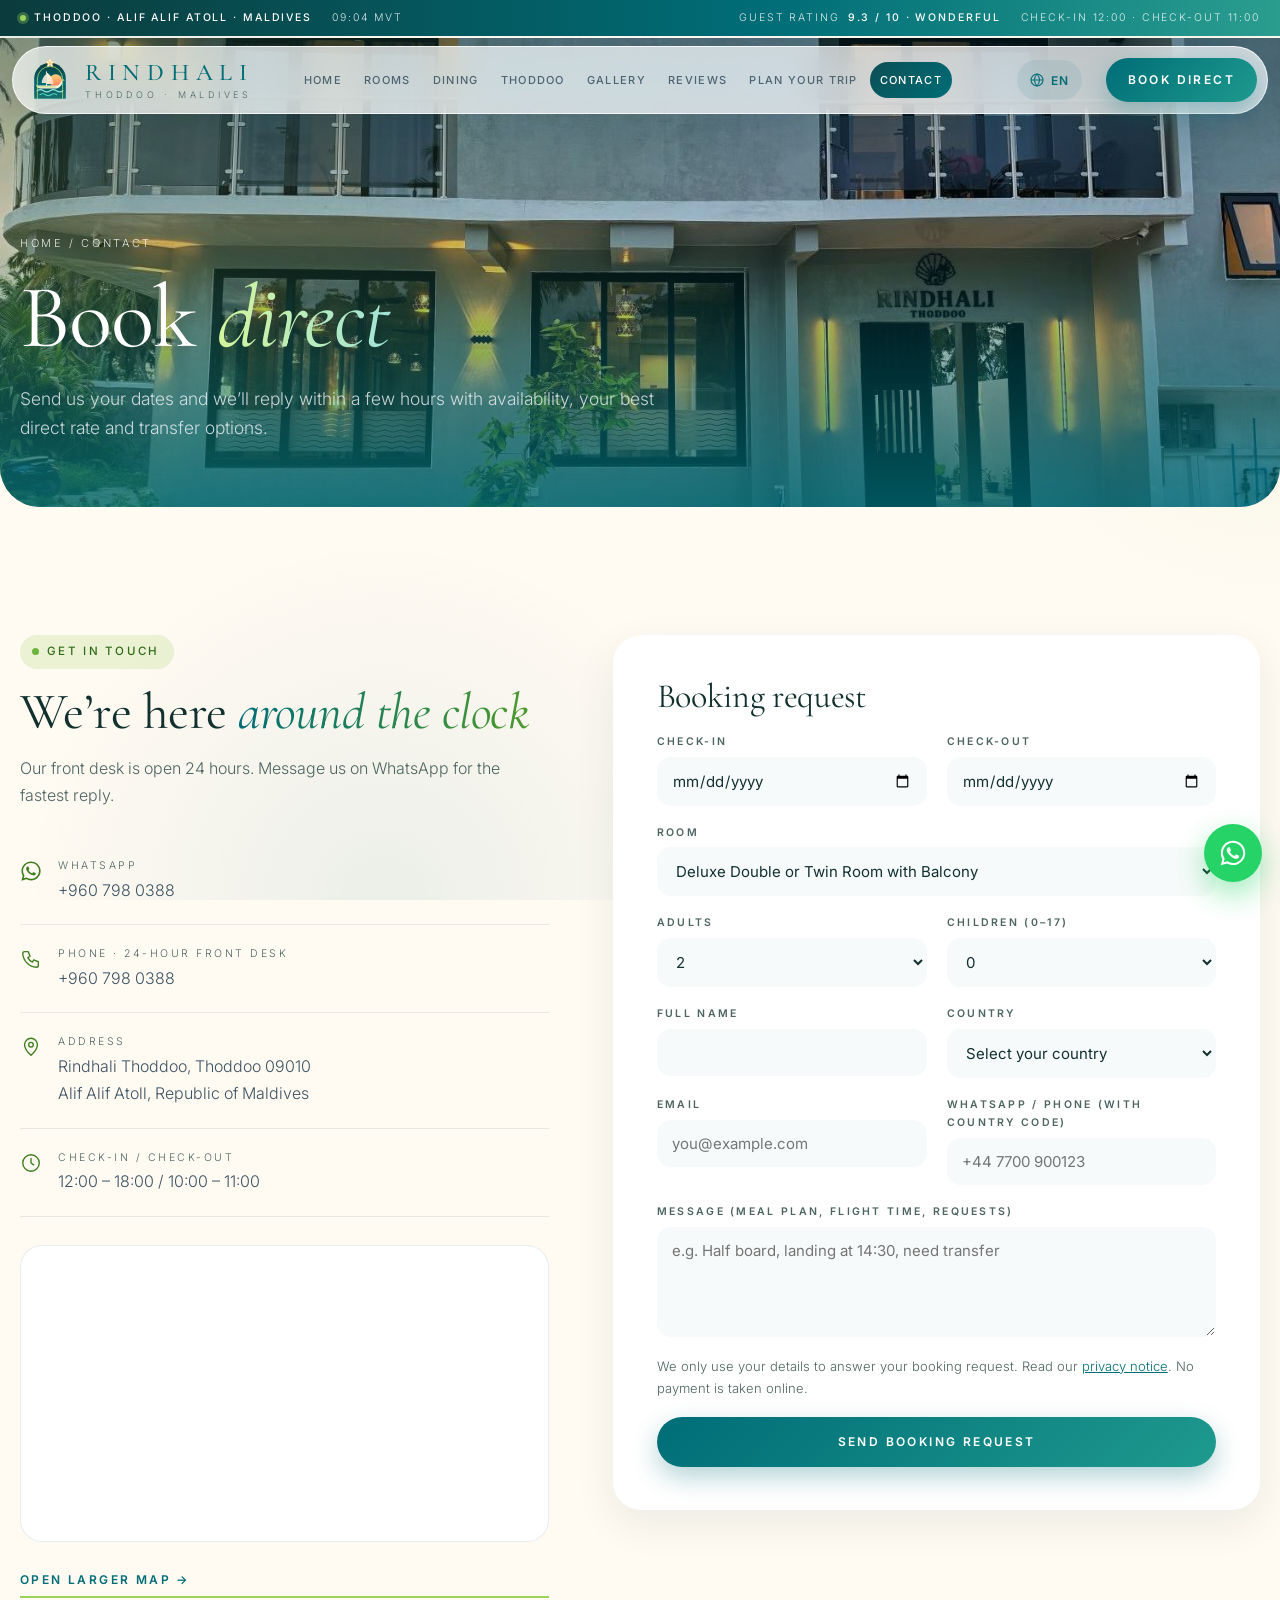
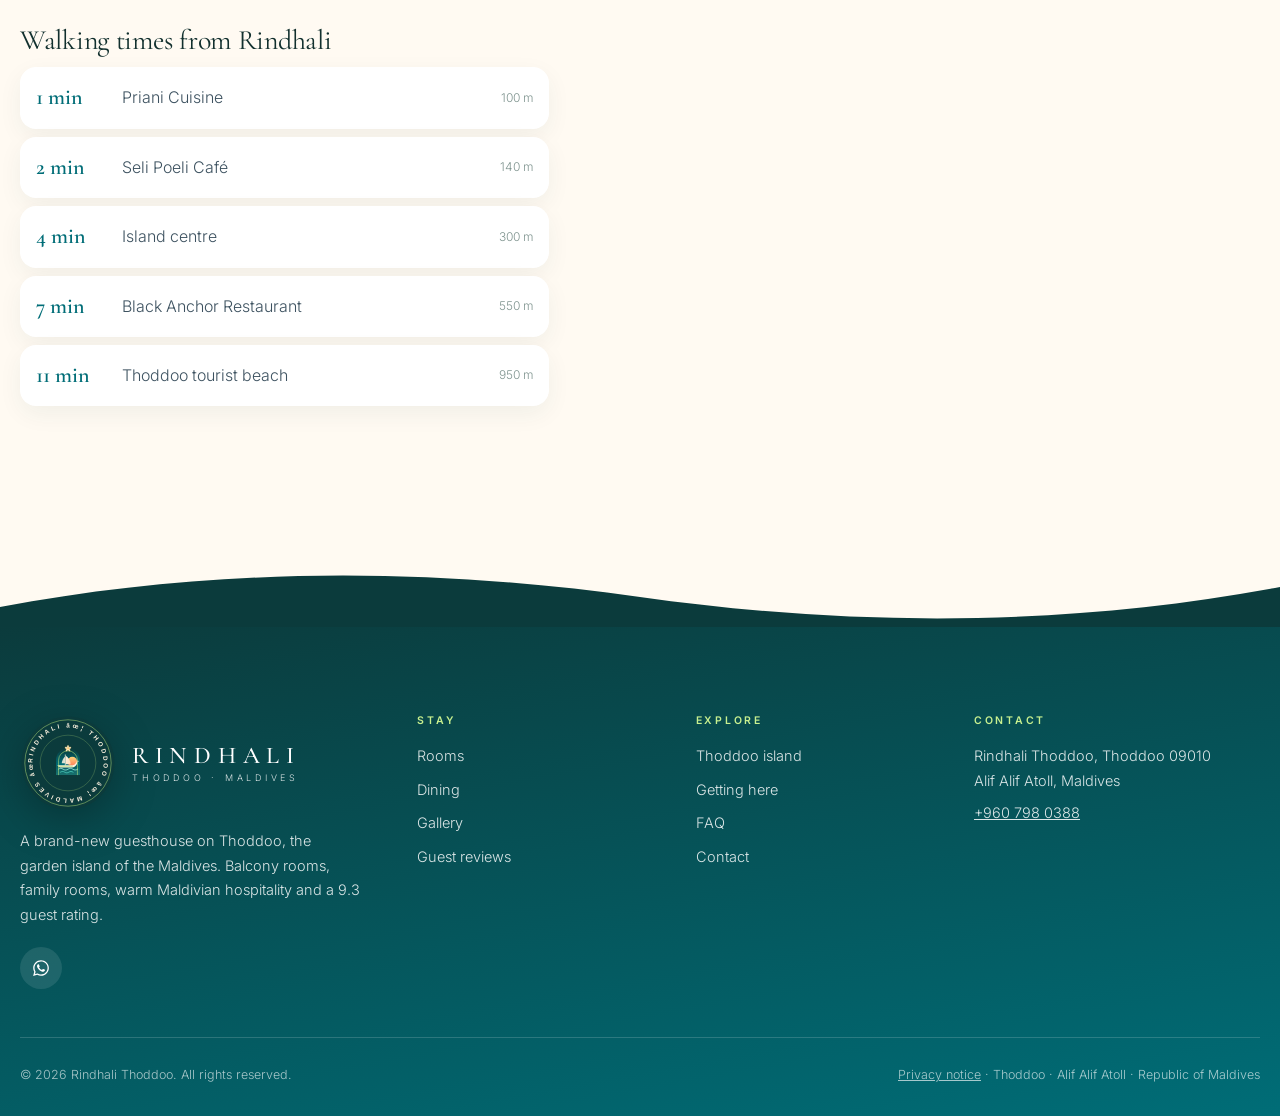
==== contact.html @ a6bc883f "Rindhali Thoddoo guesthouse website" ====
<!doctype html>
<html lang="en">
<head>
<meta charset="utf-8">
<meta name="viewport" content="width=device-width,initial-scale=1,viewport-fit=cover">
<title>Contact & Book Direct | Rindhali Thoddoo Guesthouse, Maldives</title>
<meta name="description" content="Book Rindhali Thoddoo direct for the best rate. Send your dates by form, WhatsApp or email; we reply within a few hours. Thoddoo 09010, Alif Alif Atoll, Maldives.">
<meta name="keywords" content="Rindhali Thoddoo, Thoddoo guesthouse, Thoddoo hotel, Thoddoo island, Maldives guesthouse, Alif Alif Atoll, local island Maldives, budget Maldives hotel, family room Maldives, Thoddoo accommodation">
<meta name="theme-color" content="#006D77">
<meta property="og:type" content="website">
<meta property="og:site_name" content="Rindhali Thoddoo">
<meta property="og:title" content="Contact & Book Direct | Rindhali Thoddoo Guesthouse, Maldives">
<meta property="og:description" content="Book Rindhali Thoddoo direct for the best rate. Send your dates by form, WhatsApp or email; we reply within a few hours. Thoddoo 09010, Alif Alif Atoll, Maldives.">
<meta property="og:image" content="assets/p26.jpg">
<meta name="twitter:card" content="summary_large_image">
<link rel="icon" type="image/svg+xml" href="logo-mark.svg">
<link rel="preconnect" href="https://fonts.googleapis.com">
<link rel="preconnect" href="https://fonts.gstatic.com" crossorigin>
<link rel="stylesheet" href="https://fonts.googleapis.com/css2?family=Cormorant+Garamond:ital,wght@0,400;0,500;1,400;1,500&family=Inter:wght@300;400;500;600&display=swap">
<link rel="stylesheet" href="style.css">
<script type="application/ld+json">
{"@context":"https://schema.org","@type":"Hotel","name":"Rindhali Thoddoo","description":"Brand-new guesthouse on Thoddoo island, Alif Alif Atoll, Maldives, with balcony rooms, family rooms, restaurant, free Wi-Fi, free bicycles and airport transfers.","address":{"@type":"PostalAddress","addressLocality":"Thoddoo","postalCode":"09010","addressRegion":"Alif Alif Atoll","addressCountry":"MV"},"geo":{"@type":"GeoCoordinates","latitude":4.44003597705171,"longitude":72.9604909913887},"checkinTime":"12:00","checkoutTime":"11:00","petsAllowed":false,"availableLanguage":["English","Russian"],"amenityFeature":[{"@type":"LocationFeatureSpecification","name":"Free Wi-Fi","value":true},{"@type":"LocationFeatureSpecification","name":"Air conditioning","value":true},{"@type":"LocationFeatureSpecification","name":"Restaurant","value":true},{"@type":"LocationFeatureSpecification","name":"Airport shuttle","value":true},{"@type":"LocationFeatureSpecification","name":"24-hour front desk","value":true},{"@type":"LocationFeatureSpecification","name":"Room service","value":true},{"@type":"LocationFeatureSpecification","name":"Family rooms","value":true},{"@type":"LocationFeatureSpecification","name":"Garden","value":true},{"@type":"LocationFeatureSpecification","name":"Terrace","value":true}],"aggregateRating":{"@type":"AggregateRating","ratingValue":"9.3","bestRating":"10","worstRating":"1","reviewCount":"9"},"image":"assets/p26.jpg"}
</script>
</head>
<body data-page="contact">
<svg width="0" height="0" style="position:absolute" aria-hidden="true">
  <defs id="logo-defs"><linearGradient id="rg-sky" x1="0" y1="0" x2="0" y2="1"><stop offset="0" stop-color="#0B3B3C"/><stop offset=".62" stop-color="#006D77"/><stop offset="1" stop-color="#2A9D8F"/></linearGradient>
    <linearGradient id="rg-sun" x1="0" y1="0" x2="0" y2="1"><stop offset="0" stop-color="#FFD27A"/><stop offset="1" stop-color="#FF7A59"/></linearGradient>
    <linearGradient id="rg-sail" x1="0" y1="0" x2="1" y2="1"><stop offset="0" stop-color="#FFF4E2"/><stop offset="1" stop-color="#FFD9B8"/></linearGradient>
    <clipPath id="rg-clip"><path d="M10 58V30a22 22 0 0 1 44 0v28z"/></clipPath></defs><symbol id="logo" viewBox="0 0 64 64"><path d="M10 58V30a22 22 0 0 1 44 0v28z" fill="url(#rg-sky)"/>
  <g clip-path="url(#rg-clip)">
    <circle cx="40" cy="33" r="9" fill="url(#rg-sun)"/>
    <path d="M10 40h44v18H10z" fill="#0B4F55" opacity=".55"/>
    <path d="M14 47c3-2 6-2 9 0s6 2 9 0 6-2 9 0 6 2 9 0" fill="none" stroke="#A7F0E6" stroke-width="1.6" stroke-linecap="round" opacity=".9"/>
    <path d="M18 52.5c2.6-1.7 5.2-1.7 7.8 0s5.2 1.7 7.8 0 5.2-1.7 7.8 0" fill="none" stroke="#5EEAD4" stroke-width="1.4" stroke-linecap="round" opacity=".8"/>
  </g>
  <g transform="translate(-3 0)">
  <path d="M30 20.5v19.2" stroke="#FFF4E2" stroke-width="1.3" stroke-linecap="round"/>
  <path d="M30.6 21.5c5.6 3.6 8.8 9.4 9.4 16.2H30.6z" fill="url(#rg-sail)"/>
  <path d="M29.4 24c-3.6 3-5.6 7.2-6 12.2h6z" fill="#FFF4E2" opacity=".85"/>
  <path d="M15.5 39.6h27.8c2.6 0 4.6-1.3 6.2-3.6l1.6-2.4c.4-.6 1.2-.4 1.2.3-.2 3.4-1.8 6.4-4.4 8.2-1.6 1.1-3.6 1.7-5.8 1.7H21.5c-2.6 0-4.8-1.6-6-4.2z" fill="#FFF4E2"/>
  <path d="M51 33.4c.9-1.4 2.4-2 3.4-1.2" fill="none" stroke="#FFF4E2" stroke-width="1.3" stroke-linecap="round"/>
  <path d="M18 41.6h25" stroke="#9BD35A" stroke-width="1.1" stroke-linecap="round"/>
  </g>
  <path d="M14.5 58V30.5a17.5 17.5 0 0 1 35 0V58" fill="none" stroke="#B8E37A" stroke-width="1.1" opacity=".95"/>
  <g transform="translate(32 8.6)">
    <g fill="#FFF4E2" stroke="#FFC24B" stroke-width=".5">
      <ellipse rx="1.6" ry="3.4" transform="rotate(0) translate(0 -2.6)"/>
      <ellipse rx="1.6" ry="3.4" transform="rotate(72) translate(0 -2.6)"/>
      <ellipse rx="1.6" ry="3.4" transform="rotate(144) translate(0 -2.6)"/>
      <ellipse rx="1.6" ry="3.4" transform="rotate(216) translate(0 -2.6)"/>
      <ellipse rx="1.6" ry="3.4" transform="rotate(288) translate(0 -2.6)"/>
    </g>
    <circle r="1.3" fill="#FFC24B"/>
  </g><path d="M10 58V30a22 22 0 0 1 44 0v28z" fill="none" style="stroke:var(--lg-edge,none)" stroke-width="1.4"/></symbol>
  
  <symbol id="i-wa" viewBox="0 0 448 512"><path fill="currentColor" d="M380.9 97.1C339 55.1 283.2 32 223.9 32c-122.4 0-222 99.6-222 222 0 39.1 10.2 77.3 29.6 111L0 480l117.7-30.9c32.4 17.7 68.9 27 106.1 27h.1c122.3 0 224.1-99.6 224.1-222 0-59.3-25.2-115-67.1-157zm-157 341.6c-33.2 0-65.7-8.9-94-25.7l-6.7-4-69.8 18.3L72 359.2l-4.4-7c-18.5-29.4-28.2-63.3-28.2-98.2 0-101.7 82.8-184.5 184.6-184.5 49.3 0 95.6 19.2 130.4 54.1 34.8 34.9 56.2 81.2 56.1 130.5 0 101.8-84.9 184.6-186.6 184.6zm101.2-138.2c-5.5-2.8-32.8-16.2-37.9-18-5.1-1.9-8.8-2.8-12.5 2.8-3.7 5.6-14.3 18-17.6 21.8-3.2 3.7-6.5 4.2-12 1.4-32.6-16.3-54-29.1-75.5-66-5.7-9.8 5.7-9.1 16.3-30.3 1.8-3.7.9-6.9-.5-9.7-1.4-2.8-12.5-30.1-17.1-41.2-4.5-10.8-9.1-9.3-12.5-9.5-3.2-.2-6.9-.2-10.6-.2-3.7 0-9.7 1.4-14.8 6.9-5.1 5.6-19.4 19-19.4 46.3 0 27.3 19.9 53.7 22.6 57.4 2.8 3.7 39.1 59.7 94.8 83.8 35.2 15.2 49 16.5 66.6 13.9 10.7-1.6 32.8-13.4 37.4-26.4 4.6-13 4.6-24.1 3.2-26.4-1.3-2.5-5-3.9-10.5-6.6z"/></symbol>
  <symbol id="i-ig" viewBox="0 0 448 512"><path fill="currentColor" d="M224.1 141c-63.6 0-114.9 51.3-114.9 114.9s51.3 114.9 114.9 114.9S339 319.5 339 255.9 287.7 141 224.1 141zm0 189.6c-41.1 0-74.7-33.5-74.7-74.7s33.5-74.7 74.7-74.7 74.7 33.5 74.7 74.7-33.6 74.7-74.7 74.7zm146.4-194.3c0 14.9-12 26.8-26.8 26.8-14.9 0-26.8-12-26.8-26.8s12-26.8 26.8-26.8 26.8 12 26.8 26.8zm76.1 27.2c-1.7-35.9-9.9-67.7-36.2-93.9-26.2-26.2-58-34.4-93.9-36.2-37-2.1-147.9-2.1-184.9 0-35.8 1.7-67.6 9.9-93.9 36.1s-34.4 58-36.2 93.9c-2.1 37-2.1 147.9 0 184.9 1.7 35.9 9.9 67.7 36.2 93.9s58 34.4 93.9 36.2c37 2.1 147.9 2.1 184.9 0 35.9-1.7 67.7-9.9 93.9-36.2 26.2-26.2 34.4-58 36.2-93.9 2.1-37 2.1-147.8 0-184.8zM398.8 388c-7.8 19.6-22.9 34.7-42.6 42.6-29.5 11.7-99.5 9-132.1 9s-102.7 2.6-132.1-9c-19.6-7.8-34.7-22.9-42.6-42.6-11.7-29.5-9-99.5-9-132.1s-2.6-102.7 9-132.1c7.8-19.6 22.9-34.7 42.6-42.6 29.5-11.7 99.5-9 132.1-9s102.7-2.6 132.1 9c19.6 7.8 34.7 22.9 42.6 42.6 11.7 29.5 9 99.5 9 132.1s2.7 102.7-9 132.1z"/></symbol>
  <symbol id="i-fb" viewBox="0 0 320 512"><path fill="currentColor" d="M80 299.3V512H196V299.3h86.5l18-97.8H196V166.9c0-51.7 20.3-71.5 72.7-71.5c16.3 0 29.4 .4 37 1.2V7.9C291.4 4 256.4 0 236.2 0C129.3 0 80 50.5 80 159.4v42.1H14v97.8H80z"/></symbol>
  <symbol id="i-mail" viewBox="0 0 24 24"><g fill="none" stroke="currentColor" stroke-width="1.5" stroke-linecap="round" stroke-linejoin="round"><rect x="3" y="5" width="18" height="14" rx="2"/><path d="M3 7l9 6 9-6"/></g></symbol>
  <symbol id="i-pin" viewBox="0 0 24 24"><g fill="none" stroke="currentColor" stroke-width="1.5" stroke-linejoin="round"><path d="M12 21s-7-6.2-7-11.5A7 7 0 0 1 19 9.5C19 14.8 12 21 12 21z"/><circle cx="12" cy="9.5" r="2.5"/></g></symbol>
  <symbol id="i-phone" viewBox="0 0 24 24"><path fill="none" stroke="currentColor" stroke-width="1.5" stroke-linejoin="round" d="M5 4h4l2 5-2.5 1.5a11 11 0 0 0 5 5L15 13l5 2v4a2 2 0 0 1-2 2A16 16 0 0 1 3 6a2 2 0 0 1 2-2"/></symbol>
  <symbol id="i-clock" viewBox="0 0 24 24"><g fill="none" stroke="currentColor" stroke-width="1.5" stroke-linecap="round"><circle cx="12" cy="12" r="9"/><path d="M12 7v5l3 2"/></g></symbol>
  <symbol id="u-star" viewBox="0 0 24 24"><path fill="none" stroke="currentColor" stroke-width="1.4" stroke-linejoin="round" d="M12 3l2.7 5.6 6.1.9-4.4 4.3 1 6.1L12 17l-5.4 2.9 1-6.1-4.4-4.3 6.1-.9z"/></symbol>
  <symbol id="u-bal" viewBox="0 0 24 24"><g fill="none" stroke="currentColor" stroke-width="1.4" stroke-linecap="round"><path d="M5 3h14v9H5zM12 3v9M3 12h18M5 12v9M9.5 12v9M14.5 12v9M19 12v9M3 21h18"/></g></symbol>
  <symbol id="u-walk" viewBox="0 0 24 24"><g fill="none" stroke="currentColor" stroke-width="1.4" stroke-linecap="round" stroke-linejoin="round"><circle cx="13" cy="4" r="1.8"/><path d="M10 21l2-6 3 3v3M9 11l3-3 3 3 2 1M12 8l-1 7M7 13l2-2"/><path d="M2 21c2 0 2-1 4-1"/></g></symbol>
  <symbol id="u-fam" viewBox="0 0 24 24"><g fill="none" stroke="currentColor" stroke-width="1.4" stroke-linecap="round"><circle cx="7" cy="6" r="2.2"/><circle cx="17" cy="6" r="2.2"/><circle cx="12" cy="12" r="1.7"/><path d="M3 20v-5a4 4 0 0 1 8 0M13 15a4 4 0 0 1 8 0v5M9.5 20v-2.5a2.5 2.5 0 0 1 5 0V20"/></g></symbol>
  <symbol id="u-bike" viewBox="0 0 24 24"><g fill="none" stroke="currentColor" stroke-width="1.4" stroke-linecap="round" stroke-linejoin="round"><circle cx="5.5" cy="16" r="3.5"/><circle cx="18.5" cy="16" r="3.5"/><path d="M5.5 16l4-7h6.5l2.5 7M9.5 9L12 16h1.5L16 9M8 6.5h3M15 6h2.5"/></g></symbol>
  <symbol id="u-boat" viewBox="0 0 24 24"><g fill="none" stroke="currentColor" stroke-width="1.4" stroke-linecap="round" stroke-linejoin="round"><path d="M3 14h18l-2.5 4.5H5.5z"/><path d="M6 14V9h8l3 5M9 9V6.5M2 21c1.5 0 1.5-1 3-1s1.5 1 3 1 1.5-1 3-1 1.5 1 3 1 1.5-1 3-1 1.5 1 3 1"/></g></symbol>
  <symbol id="u-food" viewBox="0 0 24 24"><g fill="none" stroke="currentColor" stroke-width="1.4" stroke-linecap="round" stroke-linejoin="round"><path d="M4 3v7a2 2 0 0 0 4 0V3M6 10v11M16 3c-2 0-3 2.5-3 6s1 4 3 4v8M16 3v18"/></g></symbol>
  <symbol id="u-wifi" viewBox="0 0 24 24"><g fill="none" stroke="currentColor" stroke-width="1.4" stroke-linecap="round"><path d="M2.5 9a14 14 0 0 1 19 0M5.5 12.5a9.5 9.5 0 0 1 13 0M8.5 16a5 5 0 0 1 7 0"/><circle cx="12" cy="19.2" r="1" fill="currentColor"/></g></symbol>
  <symbol id="u-snow" viewBox="0 0 24 24"><g fill="none" stroke="currentColor" stroke-width="1.4" stroke-linecap="round"><path d="M12 2v20M4.5 6.5l15 11M19.5 6.5l-15 11M9 3.5l3 2.5 3-2.5M9 20.5l3-2.5 3 2.5"/></g></symbol>
  <symbol id="u-desk" viewBox="0 0 24 24"><g fill="none" stroke="currentColor" stroke-width="1.4" stroke-linecap="round"><path d="M3 18h18M5 18a7 7 0 0 1 14 0M12 9V7M10 7h4"/></g></symbol>
  <symbol id="u-bell" viewBox="0 0 24 24"><g fill="none" stroke="currentColor" stroke-width="1.4" stroke-linecap="round"><path d="M3 17h18M4.5 17a7.5 7.5 0 0 1 15 0M12 9.5V8M7 20h10"/></g></symbol>
  <symbol id="u-leaf" viewBox="0 0 24 24"><g fill="none" stroke="currentColor" stroke-width="1.4" stroke-linecap="round" stroke-linejoin="round"><path d="M5 19c0-8 5-14 15-15-1 10-7 15-15 15zM5 19l8-8"/></g></symbol>
  <symbol id="u-wash" viewBox="0 0 24 24"><g fill="none" stroke="currentColor" stroke-width="1.4"><rect x="4" y="3" width="16" height="18" rx="2"/><circle cx="12" cy="13" r="4.5"/><path d="M7 6.5h2"/></g></symbol>
  <symbol id="u-cash" viewBox="0 0 24 24"><g fill="none" stroke="currentColor" stroke-width="1.4"><rect x="2.5" y="6" width="19" height="12" rx="2"/><circle cx="12" cy="12" r="2.8"/></g></symbol>
  <symbol id="u-lang" viewBox="0 0 24 24"><g fill="none" stroke="currentColor" stroke-width="1.4"><circle cx="12" cy="12" r="9"/><path d="M3 12h18M12 3c2.5 2.6 3.8 5.6 3.8 9s-1.3 6.4-3.8 9c-2.5-2.6-3.8-5.6-3.8-9S9.5 5.6 12 3z"/></g></symbol>
  <symbol id="u-nosmoke" viewBox="0 0 24 24"><g fill="none" stroke="currentColor" stroke-width="1.4" stroke-linecap="round"><circle cx="12" cy="12" r="9"/><path d="M5.6 5.6l12.8 12.8M7 13h7M16 13h1"/></g></symbol>
</svg>

<a class="skip" href="#main">Skip to content</a>
<div class="progress" aria-hidden="true"><i></i></div>
<div class="ticker" role="note">
  <div class="wrap">
    <div class="l">
      <span><i class="dot" aria-hidden="true"></i><b>Thoddoo · Alif Alif Atoll · Maldives</b></span>
      <span class="hide-s coord">4.44° N · 72.96° E</span>
      <span class="hide-s" id="mvt"></span>
      <span id="wx" hidden></span>
    </div>
    <div class="r">
      <span>Guest rating <b>9.3 / 10 · Wonderful</b></span>
      <span class="hide-s">Check-in 12:00 · Check-out 11:00</span>
    </div>
  </div>
</div>

<header class="site-h">
  <div class="wrap">
    <a class="logo" href="index.html" aria-label="Rindhali Thoddoo, home">
      <svg class="logo-svg" aria-hidden="true"><use href="#logo"/></svg>
      <span class="logo-t"><b>RINDHALI</b><small>THODDOO · MALDIVES</small></span>
    </a>
    <nav class="nav" id="nav" aria-label="Main">
      <a href="index.html" data-p="home">Home</a>
      <a href="rooms.html" data-p="rooms">Rooms</a>
      <a href="dining.html" data-p="dining">Dining</a>
      <a href="experiences.html" data-p="experiences">Thoddoo</a>
      <a href="gallery.html" data-p="gallery">Gallery</a>
      <a href="reviews.html" data-p="reviews">Reviews</a>
      <a href="plan.html" data-p="plan">Plan Your Trip</a>
      <a href="contact.html" data-p="contact">Contact</a>
      <a class="btn btn-light" href="contact.html#book">Book direct</a>
    </nav>
    <a class="btn btn-light" href="contact.html#book">Book direct</a>
    <button class="burger" type="button" aria-label="Menu" aria-expanded="false" aria-controls="nav"><i></i><i></i><i></i></button>
  </div>
</header>

<main id="main" tabindex="-1">
<section class="phero" style="min-height:46vh">
  <img src="assets/p13.jpg" alt="Front entrance of Rindhali Thoddoo">
  <div class="wrap">
    <span class="crumbs"><a href="index.html">Home</a> / Contact</span>
    <h1>Book <em>direct</em></h1>
    <p class="lead">Send us your dates and we’ll reply within a few hours with availability, your best direct rate and transfer options.</p>
  </div>
</section>

<section class="band" id="book">
  <div class="wrap contact">
    <div class="rv" style="display:flex;flex-direction:column;gap:28px">
      <div style="display:flex;flex-direction:column;gap:16px">
        <span class="kicker">Get in touch</span>
        <h2 class="h2" style="font-size:clamp(36px,4vw,54px)">We’re here <em>around the clock</em></h2>
        <p style="color:var(--mist)">Our front desk is open 24 hours. Message us on WhatsApp for the fastest reply.</p>
      </div>
      <ul class="clist">
        <li><svg width="22" height="22" aria-hidden="true"><use href="#i-wa"/></svg><div><small>WhatsApp</small><a data-link="whatsapp" data-text="phone" href="#book" target="_blank" rel="noopener"></a></div></li>
        <li><svg width="22" height="22" aria-hidden="true"><use href="#i-phone"/></svg><div><small>Phone · 24-hour front desk</small><a data-link="phone" data-text="phone" href="#book"></a></div></li>
        <li><svg width="22" height="22" aria-hidden="true"><use href="#i-mail"/></svg><div><small>Email</small><a data-link="email" data-text="email" href="#book"></a></div></li>
        <li><svg width="22" height="22" aria-hidden="true"><use href="#i-pin"/></svg><div><small>Address</small>Rindhali Thoddoo, Thoddoo 09010<br>Alif Alif Atoll, Republic of Maldives</div></li>
        <li><svg width="22" height="22" aria-hidden="true"><use href="#i-clock"/></svg><div><small>Check-in / Check-out</small>12:00 – 18:00 / 10:00 – 11:00</div></li>
      </ul>
      <div class="map"><iframe title="Map showing Rindhali Thoddoo on Thoddoo island" loading="lazy" src="https://www.openstreetmap.org/export/embed.html?bbox=72.9505%2C4.4320%2C72.9705%2C4.4480&amp;layer=mapnik&amp;marker=4.44004%2C72.96049"></iframe></div>
      <a class="arrow" href="https://www.openstreetmap.org/?mlat=4.44004&amp;mlon=72.96049#map=16/4.44004/72.96049" target="_blank" rel="noopener">Open larger map →</a>
      <div>
        <h3 style="font-size:28px;margin-bottom:12px">Walking times from Rindhali</h3>
        <ul class="walk">
          <li><b>1 min</b><span>Priani Cuisine</span><small>100 m</small></li>
          <li><b>2 min</b><span>Seli Poeli Café</span><small>140 m</small></li>
          <li><b>4 min</b><span>Island centre</span><small>300 m</small></li>
          <li><b>7 min</b><span>Black Anchor Restaurant</span><small>550 m</small></li>
          <li><b>11 min</b><span>Thoddoo tourist beach</span><small>950 m</small></li>
        </ul>
      </div>
    </div>

    <form class="form rv" id="bookForm" aria-label="Booking request">
      <h3>Booking request</h3>
      <label><span>Check-in</span><input type="date" id="fIn" name="cin" required></label>
      <label><span>Check-out</span><input type="date" id="fOut" name="cout" required></label>
      <label class="full"><span>Room</span><select id="fRoom" name="room"><option value="Deluxe Double or Twin Room with Balcony">Deluxe Double or Twin Room with Balcony</option><option value="Deluxe Family Room">Deluxe Family Room</option></select></label>
      <label><span>Adults</span><select id="fAdults" name="adults"><option>1</option><option selected>2</option><option>3</option><option>4</option><option>5</option><option>6</option><option>7</option><option>8</option></select></label>
      <label><span>Children (0–17)</span><select id="fKids" name="kids"><option selected>0</option><option>1</option><option>2</option><option>3</option><option>4</option></select></label>
      <fieldset class="full ages" id="agesBox" hidden><legend><span>Age of each child at check-in</span></legend><div class="ages-grid" id="agesGrid"></div></fieldset>
      <label><span>Full name</span><input type="text" name="who" autocomplete="name" required></label>
      <label><span>Country</span><select id="fCountry" name="country" autocomplete="country-name" required><option value="">Select your country</option></select></label>
      <label><span>Email</span><input type="email" name="email" autocomplete="email" placeholder="you@example.com" required></label>
      <label><span>WhatsApp / phone (with country code)</span><input type="tel" name="phone" autocomplete="tel" placeholder="+44 7700 900123" required></label>
      <label class="full"><span>Message (meal plan, flight time, requests)</span><textarea name="msg" placeholder="e.g. Half board, landing at 14:30, need transfer"></textarea></label>
      <p class="full form-note">We only use your details to answer your booking request. Read our <a href="privacy.html">privacy notice</a>. No payment is taken online.</p>
      <button class="btn btn-light" type="submit" id="sendBtn">Send booking request</button>
      <div class="sent" id="sent" hidden></div>
    </form>
  </div>
</section>

</main>

<footer class="site-f">
  <div class="wrap">
    <div class="ft">
      <div>
        <div class="ft-brand"><img class="seal" src="logo-seal.svg" width="104" height="104" alt="Rindhali Thoddoo seal" loading="lazy"><a class="logo" href="index.html" aria-label="Rindhali Thoddoo, home"><span class="logo-t"><b>RINDHALI</b><small>THODDOO · MALDIVES</small></span></a></div>
        <p>A brand-new guesthouse on Thoddoo, the garden island of the Maldives. Balcony rooms, family rooms, warm Maldivian hospitality and a 9.3 guest rating.</p>
        <div class="social">
          <a data-link="whatsapp" href="contact.html" target="_blank" rel="noopener" aria-label="WhatsApp"><svg width="18" height="18" aria-hidden="true"><use href="#i-wa"/></svg></a>
          <a data-link="instagram" href="contact.html" target="_blank" rel="noopener" aria-label="Instagram"><svg width="17" height="17" aria-hidden="true"><use href="#i-ig"/></svg></a>
          <a data-link="facebook" href="contact.html" target="_blank" rel="noopener" aria-label="Facebook"><svg width="16" height="16" aria-hidden="true"><use href="#i-fb"/></svg></a>
          <a data-link="email" href="contact.html" aria-label="Email"><svg width="18" height="18" aria-hidden="true"><use href="#i-mail"/></svg></a>
        </div>
      </div>
      <div>
        <h4>Stay</h4>
        <nav aria-label="Stay"><a href="rooms.html">Rooms</a><a href="dining.html">Dining</a><a href="gallery.html">Gallery</a><a href="reviews.html">Guest reviews</a></nav>
      </div>
      <div>
        <h4>Explore</h4>
        <nav aria-label="Explore"><a href="experiences.html">Thoddoo island</a><a href="plan.html">Getting here</a><a href="plan.html#faq">FAQ</a><a href="contact.html">Contact</a></nav>
      </div>
      <div>
        <h4>Contact</h4>
        <address>
          <span>Rindhali Thoddoo, Thoddoo 09010<br>Alif Alif Atoll, Maldives</span>
          <a data-link="phone" data-text="phone" href="contact.html"></a>
          <a data-link="email" data-text="email" href="contact.html"></a>
        </address>
      </div>
    </div>
    <div class="fb"><span>© <span data-year>2026</span> Rindhali Thoddoo. All rights reserved.</span><span><a href="privacy.html">Privacy notice</a> · Thoddoo · Alif Alif Atoll · Republic of Maldives</span></div>
  </div>
</footer>

<div class="mbar" role="region" aria-label="Quick booking">
  <a class="btn btn-light" href="contact.html#book">Check availability</a>
  <a class="btn btn-wa" data-link="whatsapp" href="contact.html" target="_blank" rel="noopener" aria-label="WhatsApp us"><svg width="20" height="20" aria-hidden="true"><use href="#i-wa"/></svg></a>
</div>
<a class="fab" data-link="whatsapp" href="contact.html" target="_blank" rel="noopener" aria-label="Chat with us on WhatsApp"><svg width="28" height="28" aria-hidden="true"><use href="#i-wa"/></svg></a>
<script src="i18n.js"></script>
<script src="site.js"></script>
</body>
</html>
---- style.css ----
/* Rindhali Thoddoo — site styles */
:root{
  --bg:#FBF9F5; --bg-2:#F3EDE3; --card:#FFFFFF; --card-2:#EFE7DA;
  --line:rgba(54,44,28,.11); --line-2:rgba(54,44,28,.22);
  --snow:#132A2B; --mist:#5C6664; --mist-2:#8A918D;
  --sand:#9A6D33; --sand-2:#B8894D; --lagoon:#3E9C96; --lagoon-d:#1F6B68;
  --teal:#163E40; --teal-2:#0F2C2E; --tint:16,34,35;
  --display:'Cormorant Garamond', Georgia, 'Times New Roman', serif;
  --body:'Inter', system-ui, -apple-system, 'Segoe UI', sans-serif;
  --gutter:max(20px, env(safe-area-inset-left,0px));
  --r:14px;
  color-scheme:light;
}
*,*::before,*::after{box-sizing:border-box}
html{scroll-behavior:smooth;-webkit-text-size-adjust:100%}
body{margin:0;background:var(--bg);color:var(--snow);font-family:var(--body);font-size:16px;line-height:1.7;font-weight:300;-webkit-font-smoothing:antialiased;overflow-x:hidden}
img{max-width:100%;display:block}
a{color:inherit}
p{margin:0}
h1,h2,h3,h4{font-family:var(--display);font-weight:400;margin:0;line-height:1.06;letter-spacing:-.01em;text-wrap:balance}
h1 em,h2 em,h3 em{font-style:italic;color:var(--sand-2)}
:focus-visible{outline:2px solid var(--sand);outline-offset:3px}
[hidden]{display:none!important}
::selection{background:var(--sand-2);color:var(--bg)}

.wrap{max-width:1280px;margin:0 auto;padding-inline:var(--gutter)}
.band{padding-block:clamp(80px,10vw,136px);position:relative}
.band.alt{background:var(--bg-2)}
.kicker{display:inline-flex;align-items:center;gap:12px;font-size:11.5px;font-weight:500;letter-spacing:.28em;text-transform:uppercase;color:var(--sand)}
.kicker::before{content:"";width:28px;height:1px;background:currentColor;opacity:.6}
.h2{font-size:clamp(38px,5.2vw,68px)}
.lead{font-size:17.5px;color:var(--mist);max-width:640px}
.head{display:flex;flex-direction:column;gap:18px;margin-bottom:clamp(40px,5vw,64px)}
.head.center{align-items:center;text-align:center}.head.center .lead{margin-inline:auto}
.head.split{flex-direction:row;flex-wrap:wrap;justify-content:space-between;align-items:flex-end;gap:24px 60px}
.head.split>div{display:flex;flex-direction:column;gap:18px;max-width:720px}

.btn{display:inline-flex;align-items:center;justify-content:center;gap:10px;min-height:50px;padding:0 28px;border-radius:999px;font-size:12px;font-weight:600;letter-spacing:.2em;text-transform:uppercase;text-decoration:none;border:1px solid transparent;cursor:pointer;white-space:nowrap;font-family:var(--body);transition:background .25s,color .25s,border-color .25s,transform .25s}
.btn:hover{transform:translateY(-1px)}
.btn-light{background:var(--snow);color:var(--bg)}.btn-light:hover{background:#fff}
.btn-sand{background:var(--sand);color:var(--bg)}.btn-sand:hover{background:var(--sand-2)}
.btn-ghost{border-color:var(--line-2);color:var(--snow);background:rgba(255,255,255,.03)}.btn-ghost:hover{border-color:var(--snow);background:rgba(255,255,255,.08)}
.btn-wa{background:#25D366;color:#06210f}
.arrow{display:inline-flex;align-items:center;gap:10px;font-size:12px;font-weight:600;letter-spacing:.2em;text-transform:uppercase;text-decoration:none;color:var(--snow);padding-bottom:5px;border-bottom:1px solid var(--sand)}
.arrow:hover{color:var(--sand-2)}

.js .rv{opacity:0;transform:translateY(26px);transition:opacity .9s ease,transform .9s cubic-bezier(.2,.7,.2,1)}
.js .rv.in{opacity:1;transform:none}
@media (prefers-reduced-motion:reduce){html{scroll-behavior:auto}.js .rv{opacity:1;transform:none;transition:none}}

/* ---------- ticker ---------- */
.ticker{position:relative;z-index:60;background:var(--teal-2);border-bottom:1px solid var(--line);font-size:10.5px;letter-spacing:.18em;text-transform:uppercase;color:var(--mist)}
.ticker .wrap{display:flex;align-items:center;justify-content:space-between;gap:16px;min-height:36px;flex-wrap:wrap;padding-block:6px}
.ticker span{display:inline-flex;align-items:center;gap:8px}
.ticker .l,.ticker .r{display:flex;gap:26px;align-items:center}
.ticker .dot{width:6px;height:6px;border-radius:50%;background:var(--lagoon);box-shadow:0 0 0 3px rgba(111,209,203,.18);animation:pulse 2s infinite}
.ticker b{color:var(--snow);font-weight:500}
@keyframes pulse{50%{box-shadow:0 0 0 6px rgba(111,209,203,0)}}
@media (max-width:900px){.ticker .hide-s{display:none}}
@media (max-width:560px){.ticker .r{display:none}}

/* ---------- header ---------- */
.site-h{position:sticky;top:0;z-index:50;background:rgba(16,34,35,.72);backdrop-filter:blur(14px) saturate(1.2);-webkit-backdrop-filter:blur(14px) saturate(1.2);border-bottom:1px solid var(--line);transition:background .3s}
.site-h.scrolled{background:rgba(16,34,35,.94)}
.site-h .wrap{display:flex;align-items:center;gap:24px;min-height:76px}
.logo{display:flex;align-items:center;gap:12px;text-decoration:none;flex-shrink:0}
.logo-mark{width:42px;height:42px;border-radius:50%;border:1px solid var(--line-2);display:flex;align-items:center;justify-content:center;font-family:var(--display);font-size:22px;color:var(--sand-2)}
.logo-t{display:flex;flex-direction:column;line-height:1}
.logo-t b{font-family:var(--display);font-weight:500;font-size:24px;letter-spacing:.28em}
.logo-t small{font-size:9px;letter-spacing:.42em;color:var(--mist);margin-top:5px}
.nav{display:flex;align-items:center;gap:2px;margin-left:auto}
.nav a{position:relative;text-decoration:none;font-size:11.5px;font-weight:500;letter-spacing:.2em;text-transform:uppercase;color:var(--mist);padding:10px 12px;transition:color .2s}
.nav a:hover,.nav a.on{color:var(--snow)}
.nav a.on::after{content:"";position:absolute;left:12px;right:12px;bottom:3px;height:1px;background:var(--sand)}
.site-h .btn{min-height:44px;padding:0 22px}
.burger{display:none;width:44px;height:44px;border:1px solid var(--line-2);border-radius:50%;background:transparent;color:var(--snow);cursor:pointer;flex-direction:column;align-items:center;justify-content:center;gap:5px;margin-left:auto}
.burger i{width:16px;height:1.5px;background:currentColor;transition:transform .25s,opacity .25s}
.site-h.open .burger i:nth-child(1){transform:translateY(6.5px) rotate(45deg)}
.site-h.open .burger i:nth-child(2){opacity:0}
.site-h.open .burger i:nth-child(3){transform:translateY(-6.5px) rotate(-45deg)}
@media (max-width:1140px){
  .burger{display:flex}
  .site-h .wrap>.btn{display:none}
  .nav{display:none;position:absolute;top:100%;left:0;right:0;flex-direction:column;align-items:stretch;gap:0;margin:0;background:var(--bg);border-bottom:1px solid var(--line);padding:6px var(--gutter) 24px;max-height:calc(100vh - 110px);overflow:auto}
  .site-h.open .nav{display:flex}
  .nav a{font-family:var(--display);font-size:28px;letter-spacing:0;text-transform:none;color:var(--snow);padding:14px 0;border-bottom:1px solid var(--line)}
  .nav a.on::after{display:none}
  .nav a.on{color:var(--sand-2)}
  .nav .btn{margin-top:18px;font-family:var(--body)}
}
@media (min-width:1141px){.nav .btn{display:none}}
@media (max-width:480px){.logo-t b{font-size:20px;letter-spacing:.2em}.logo-mark{width:38px;height:38px}}

/* ---------- hero slider ---------- */
.hero{position:relative;min-height:calc(100vh - 112px);min-height:calc(100svh - 112px);display:flex;flex-direction:column;justify-content:center;overflow:hidden;isolation:isolate}
.slides{position:absolute;inset:0;z-index:-2}
.slide{position:absolute;inset:0;opacity:0;transition:opacity 1.4s ease}
.slide.on{opacity:1}
.slide img{width:100%;height:100%;object-fit:cover;transform:scale(1.08);transition:transform 8s linear}
.slide.on img{transform:scale(1)}
.hero::before{content:"";position:absolute;inset:0;z-index:-1;background:radial-gradient(ellipse at 50% 40%,rgba(16,34,35,.2),rgba(16,34,35,.75) 75%),linear-gradient(180deg,rgba(16,34,35,.55),rgba(16,34,35,.15) 35%,rgba(16,34,35,.9))}
.hero-c{width:100%;max-width:1280px;margin:0 auto;padding:48px var(--gutter) 28px;text-align:center;display:flex;flex-direction:column;align-items:center;gap:20px}
.pill{display:inline-flex;align-items:center;gap:10px;border:1px solid var(--line-2);background:rgba(16,34,35,.35);backdrop-filter:blur(6px);border-radius:999px;padding:8px 18px;font-size:10.5px;font-weight:500;letter-spacing:.26em;text-transform:uppercase;color:var(--snow)}
.pill::before{content:"";width:6px;height:6px;border-radius:50%;background:var(--lagoon)}
.hero h1{font-size:clamp(46px,min(7.4vw,11vh),108px);line-height:.96;max-width:14ch}
.usp-rot{min-height:58px;max-width:640px;font-size:clamp(16px,1.6vw,19px);color:var(--snow);opacity:.88}
.usp-rot span{display:block;transition:opacity .6s ease,transform .6s ease}
.usp-rot span.out{opacity:0;transform:translateY(8px)}
.hero .row{display:flex;gap:12px;flex-wrap:wrap;justify-content:center}
.dots{display:flex;gap:10px;justify-content:center;margin-top:6px}
.dots button{width:34px;height:3px;border:0;padding:0;background:rgba(238,242,247,.25);cursor:pointer;border-radius:2px;position:relative;overflow:hidden}
.dots button.on::after{content:"";position:absolute;inset:0;background:var(--sand);animation:fill 6s linear forwards}
@keyframes fill{from{transform:translateX(-100%)}to{transform:none}}
@media (prefers-reduced-motion:reduce){.dots button.on::after{animation:none}.slide img{transition:none;transform:none}}

/* booking bar */
.bbar{width:100%;max-width:1060px;margin:0 auto;padding:0 var(--gutter) 32px}
.js .bbar.rv{opacity:1;transform:none}
.bbar form{display:grid;grid-template-columns:repeat(3,minmax(0,1fr)) auto;gap:8px;background:rgba(16,34,35,.72);border:1px solid var(--line-2);backdrop-filter:blur(16px);-webkit-backdrop-filter:blur(16px);border-radius:20px;padding:10px}
.bbar label{display:flex;flex-direction:column;gap:3px;background:rgba(255,255,255,.04);border:1px solid var(--line);border-radius:12px;padding:10px 16px;font-size:9.5px;font-weight:600;letter-spacing:.24em;text-transform:uppercase;color:var(--mist);min-width:0}
.bbar input,.bbar select{background:transparent;border:0;color:var(--snow);font:400 15px var(--body);padding:0;min-width:0;width:100%;letter-spacing:0;text-transform:none;color-scheme:light}
.bbar input:focus,.bbar select:focus{outline:none}
.bbar select option{background:var(--bg)}
.bbar .btn{border-radius:12px;min-height:58px}
@media (max-width:820px){.bbar form{grid-template-columns:1fr 1fr}.bbar label:nth-child(3),.bbar .btn{grid-column:1/-1}}

/* ---------- page hero (inner pages) ---------- */
.phero{position:relative;min-height:62vh;display:flex;align-items:flex-end;overflow:hidden;isolation:isolate}
.phero img{position:absolute;inset:0;width:100%;height:100%;object-fit:cover;z-index:-2}
.phero::before{content:"";position:absolute;inset:0;z-index:-1;background:linear-gradient(180deg,rgba(16,34,35,.45),rgba(16,34,35,.25) 40%,rgba(16,34,35,.95))}
.phero .wrap{width:100%;padding-block:120px 64px;display:flex;flex-direction:column;gap:18px}
.phero h1{font-size:clamp(46px,7vw,96px);max-width:16ch}
.phero .lead{color:rgba(238,242,247,.82)}
.crumbs{font-size:11px;letter-spacing:.24em;text-transform:uppercase;color:var(--mist)}
.crumbs a{text-decoration:none;color:var(--mist)}.crumbs a:hover{color:var(--snow)}

/* ---------- stats ---------- */
.stats{display:grid;grid-template-columns:repeat(4,minmax(0,1fr));border-top:1px solid var(--line);border-bottom:1px solid var(--line)}
.stat{padding:30px 24px;display:flex;flex-direction:column;gap:6px}
.stat+.stat{border-left:1px solid var(--line)}
.stat b{font-family:var(--display);font-weight:400;font-size:clamp(40px,4.4vw,58px);line-height:1;color:var(--snow)}
.stat b small{font-size:.5em;color:var(--sand)}
.stat span{font-size:10.5px;letter-spacing:.24em;text-transform:uppercase;color:var(--mist)}
@media (max-width:800px){.stats{grid-template-columns:1fr 1fr}.stat:nth-child(3){border-left:0}.stat:nth-child(n+3){border-top:1px solid var(--line)}}

/* ---------- USP grid ---------- */
.usps{display:grid;grid-template-columns:repeat(4,minmax(0,1fr));gap:1px;background:var(--line);border:1px solid var(--line);border-radius:var(--r);overflow:hidden}
.usp{background:var(--bg-2);padding:34px 28px;display:flex;flex-direction:column;gap:12px;transition:background .3s}
.usp:hover{background:var(--card)}
.usp svg{color:var(--sand)}
.usp h3{font-size:25px}
.usp p{font-size:14.5px;color:var(--mist)}
@media (max-width:1000px){.usps{grid-template-columns:1fr 1fr}}
@media (max-width:560px){.usps{grid-template-columns:1fr}}

/* ---------- split ---------- */
.split{display:grid;grid-template-columns:minmax(0,1fr) minmax(0,1fr);gap:clamp(40px,7vw,110px);align-items:center}
.split.rev>:first-child{order:2}
.split-copy{display:flex;flex-direction:column;gap:22px}
.split-copy p{color:var(--mist)}
.split-copy p.big{font-family:var(--display);font-size:clamp(22px,2.2vw,28px);line-height:1.4;color:var(--snow)}
.collage{position:relative;padding:0 14% 16% 0}
.collage .a{aspect-ratio:4/5;border-radius:var(--r);overflow:hidden}
.collage .b{position:absolute;right:0;bottom:0;width:50%;aspect-ratio:1;border-radius:var(--r);overflow:hidden;border:8px solid var(--bg);box-shadow:0 30px 60px rgba(0,0,0,.45)}
.collage img{width:100%;height:100%;object-fit:cover}
.badge-score{position:absolute;left:-14px;top:24px;background:var(--snow);color:var(--bg);border-radius:12px;padding:14px 18px;display:flex;gap:12px;align-items:center;box-shadow:0 20px 40px rgba(0,0,0,.4)}
.badge-score b{font-family:var(--display);font-size:38px;line-height:1;font-weight:500}
.badge-score span{font-size:10px;letter-spacing:.2em;text-transform:uppercase;line-height:1.4;font-weight:600}
.ticks{list-style:none;margin:0;padding:0;display:grid;grid-template-columns:1fr 1fr;gap:12px 24px}
.ticks li{display:flex;gap:10px;align-items:flex-start;font-size:15px;color:var(--snow)}
.ticks li::before{content:"";flex-shrink:0;width:16px;height:16px;margin-top:5px;border-radius:50%;background:radial-gradient(circle,var(--sand) 0 3px,transparent 4px),rgba(217,188,140,.14)}
@media (max-width:900px){.split{grid-template-columns:1fr}.split.rev>:first-child{order:0}.collage{max-width:560px}.badge-score{left:0}}
@media (max-width:480px){.ticks{grid-template-columns:1fr}}

/* ---------- room cards ---------- */
.rooms{display:grid;grid-template-columns:1fr 1fr;gap:28px}
.room{background:var(--card);border:1px solid var(--line);border-radius:var(--r);overflow:hidden;display:flex;flex-direction:column;transition:transform .4s,border-color .4s}
.room:hover{transform:translateY(-4px);border-color:var(--line-2)}
.room .ph{position:relative;aspect-ratio:16/10;overflow:hidden}
.room .ph img{width:100%;height:100%;object-fit:cover;transition:transform 1.2s cubic-bezier(.2,.7,.2,1)}
.room:hover .ph img{transform:scale(1.05)}
.room .tags{position:absolute;left:16px;top:16px;display:flex;gap:8px;flex-wrap:wrap}
.tag{background:rgba(16,34,35,.75);backdrop-filter:blur(6px);border:1px solid var(--line-2);color:var(--snow);font-size:10px;font-weight:600;letter-spacing:.18em;text-transform:uppercase;padding:6px 11px;border-radius:999px}
.tag.hot{background:var(--snow);color:var(--bg);border-color:var(--snow)}
.room .in{padding:30px;display:flex;flex-direction:column;gap:16px;flex-grow:1}
.room h3{font-size:34px}
.room p{color:var(--mist);font-size:15px}
.feat{list-style:none;margin:0;padding:0;display:flex;flex-wrap:wrap;gap:8px}
.feat li{font-size:12.5px;color:var(--snow);border:1px solid var(--line-2);border-radius:999px;padding:6px 12px}
.room .foot{margin-top:auto;padding-top:20px;border-top:1px solid var(--line);display:flex;justify-content:space-between;align-items:center;gap:12px;flex-wrap:wrap}
.room .foot small{font-size:11px;letter-spacing:.2em;text-transform:uppercase;color:var(--mist)}
@media (max-width:860px){.rooms{grid-template-columns:1fr}}

/* room detail */
.rdetail{display:grid;grid-template-columns:minmax(0,1.25fr) minmax(0,1fr);gap:clamp(32px,5vw,72px);align-items:start}
.rgal{display:grid;grid-template-columns:repeat(3,1fr);gap:10px}
.rgal button{padding:0;border:0;background:var(--card);border-radius:10px;overflow:hidden;aspect-ratio:4/3;cursor:zoom-in}
.rgal button:first-child{grid-column:1/-1;aspect-ratio:16/10}
.rgal img{width:100%;height:100%;object-fit:cover;transition:transform .8s}
.rgal button:hover img{transform:scale(1.05)}
.rinfo{position:sticky;top:110px;display:flex;flex-direction:column;gap:22px}
.rinfo h2{font-size:clamp(36px,4vw,54px)}
.spec{display:grid;grid-template-columns:1fr 1fr;border:1px solid var(--line);border-radius:var(--r);overflow:hidden}
.spec div{padding:16px 18px;display:flex;flex-direction:column;gap:4px}
.spec div:nth-child(odd){border-right:1px solid var(--line)}
.spec div:nth-child(n+3){border-top:1px solid var(--line)}
.spec small{font-size:10px;letter-spacing:.22em;text-transform:uppercase;color:var(--mist)}
.spec b{font-weight:400;font-family:var(--display);font-size:22px;line-height:1.2}
@media (max-width:960px){.rdetail{grid-template-columns:1fr}.rinfo{position:static}}

/* ---------- amenities grid ---------- */
.amen{display:grid;grid-template-columns:repeat(4,minmax(0,1fr));gap:14px}
.amen div{background:var(--card);border:1px solid var(--line);border-radius:12px;padding:20px;display:flex;gap:14px;align-items:center;font-size:14.5px}
.amen svg{flex-shrink:0;color:var(--sand)}
@media (max-width:1000px){.amen{grid-template-columns:repeat(2,minmax(0,1fr))}}
@media (max-width:480px){.amen{grid-template-columns:1fr}}

/* ---------- testimonials ---------- */
.tm-wrap{position:relative}
.tm-track{display:flex;gap:22px;overflow-x:auto;scroll-snap-type:x mandatory;scrollbar-width:none;padding-bottom:6px}
.tm-track::-webkit-scrollbar{display:none}
.tm{margin:0;flex:0 0 calc((100% - 44px)/3);scroll-snap-align:start;background:var(--card);border:1px solid var(--line);border-radius:var(--r);padding:32px;display:flex;flex-direction:column;gap:18px}
.tm .stars{color:var(--sand);letter-spacing:4px;font-size:13px}
.tm .score{float:right;font-family:var(--display);font-size:22px;color:var(--snow);letter-spacing:0}
.tm blockquote{margin:0;font-family:var(--display);font-size:21px;line-height:1.45;color:var(--snow);flex-grow:1}
.tm figcaption{display:flex;align-items:center;gap:14px;padding-top:18px;border-top:1px solid var(--line)}
.tm .av{width:42px;height:42px;border-radius:50%;background:var(--card-2);border:1px solid var(--line-2);display:flex;align-items:center;justify-content:center;font-family:var(--display);font-size:20px;color:var(--sand-2);flex-shrink:0}
.tm figcaption b{display:block;font-weight:500;font-size:14.5px}
.tm figcaption span{font-size:12px;color:var(--mist)}
.tm .tr{font-size:11px;color:var(--mist-2);font-style:italic}
.tm-nav{display:flex;gap:10px}
.tm-nav button{width:48px;height:48px;border-radius:50%;border:1px solid var(--line-2);background:transparent;color:var(--snow);cursor:pointer;font-size:18px}
.tm-nav button:hover{background:var(--snow);color:var(--bg)}
@media (max-width:1000px){.tm{flex-basis:calc((100% - 22px)/2)}}
@media (max-width:640px){.tm{flex-basis:88%}}

/* score bars */
.scores{display:grid;grid-template-columns:minmax(0,.8fr) minmax(0,1.2fr);gap:clamp(30px,5vw,80px);align-items:center}
.bigscore{display:flex;align-items:center;gap:24px}
.bigscore b{font-family:var(--display);font-weight:400;font-size:clamp(90px,10vw,140px);line-height:.85;color:var(--snow)}
.bigscore span{display:flex;flex-direction:column;gap:6px;font-size:13px;color:var(--mist)}
.bigscore strong{font-family:var(--display);font-size:32px;font-weight:400;color:var(--sand-2)}
.bars{display:grid;grid-template-columns:1fr 1fr;gap:20px 40px}
.bar{display:flex;flex-direction:column;gap:8px}
.bar div{display:flex;justify-content:space-between;font-size:13px;letter-spacing:.06em}
.bar div b{font-weight:500}
.bar i{display:block;height:3px;background:var(--line);border-radius:3px;overflow:hidden}
.bar i::after{content:"";display:block;height:100%;width:var(--w);background:linear-gradient(90deg,var(--sand),var(--lagoon))}
@media (max-width:860px){.scores{grid-template-columns:1fr}}
@media (max-width:480px){.bars{grid-template-columns:1fr}}

/* ---------- image band / CTA ---------- */
.cta{position:relative;overflow:hidden;isolation:isolate;text-align:center}
.cta img{position:absolute;inset:0;width:100%;height:100%;object-fit:cover;z-index:-2}
.cta::before{content:"";position:absolute;inset:0;z-index:-1;background:rgba(16,34,35,.72)}
.cta .wrap{display:flex;flex-direction:column;align-items:center;gap:24px}
.cta h2{font-size:clamp(42px,6vw,80px);max-width:15ch}
.cta p{color:rgba(238,242,247,.82);max-width:560px}
.cta .row{display:flex;gap:12px;flex-wrap:wrap;justify-content:center}

/* ---------- cards (experiences / dining) ---------- */
.cards{display:grid;grid-template-columns:repeat(3,minmax(0,1fr));gap:22px}
.card{background:var(--card);border:1px solid var(--line);border-radius:var(--r);overflow:hidden;display:flex;flex-direction:column}
.card .ph{aspect-ratio:4/3;overflow:hidden}
.card .ph img{width:100%;height:100%;object-fit:cover;transition:transform 1s}
.card:hover .ph img{transform:scale(1.05)}
.card .in{padding:26px;display:flex;flex-direction:column;gap:10px}
.card i{font-style:normal;font-family:var(--display);font-size:18px;color:var(--sand)}
.card h3{font-size:27px}
.card p{font-size:15px;color:var(--mist)}
.cards.text .card{padding:30px;gap:12px}
@media (max-width:1000px){.cards{grid-template-columns:1fr 1fr}}
@media (max-width:620px){.cards{grid-template-columns:1fr}}

.chips{display:flex;flex-wrap:wrap;gap:10px}
.chips span{border:1px solid var(--line-2);border-radius:999px;padding:9px 16px;font-size:14px;color:var(--snow);background:rgba(255,255,255,.02)}

/* ---------- gallery ---------- */
.filters{display:flex;flex-wrap:wrap;gap:8px;justify-content:center;margin-bottom:36px}
.filters button{border:1px solid var(--line-2);background:transparent;color:var(--mist);border-radius:999px;padding:10px 18px;font:500 11px var(--body);letter-spacing:.2em;text-transform:uppercase;cursor:pointer}
.filters button.on,.filters button:hover{background:var(--snow);color:var(--bg);border-color:var(--snow)}
.gal{columns:3 300px;column-gap:14px}
.gal button{display:block;width:100%;margin:0 0 14px;padding:0;border:0;border-radius:10px;overflow:hidden;background:var(--card);cursor:zoom-in;break-inside:avoid;position:relative}
.gal img{width:100%;height:auto;transition:transform 1s}
.gal button:hover img{transform:scale(1.04)}
.gal span{position:absolute;left:0;right:0;bottom:0;padding:30px 14px 12px;background:linear-gradient(transparent,rgba(16,34,35,.85));font-size:12.5px;text-align:left;color:var(--snow);opacity:0;transition:opacity .3s}
.gal button:hover span{opacity:1}
@media (hover:none){.gal span{opacity:1}}
.strip{display:grid;grid-template-columns:2fr 1fr 1fr;grid-template-rows:240px 240px;gap:12px}
.strip a{border-radius:10px;overflow:hidden;position:relative}
.strip a:first-child{grid-row:span 2}
.strip img{width:100%;height:100%;object-fit:cover;transition:transform 1s}
.strip a:hover img{transform:scale(1.05)}
@media (max-width:760px){.strip{grid-template-columns:1fr 1fr;grid-template-rows:200px 140px 140px}.strip a:first-child{grid-column:1/-1;grid-row:auto}}

.lb{position:fixed;inset:0;z-index:100;background:rgba(8,40,42,.96);display:flex;align-items:center;justify-content:center;padding:60px 72px}
.lb figure{margin:0;display:flex;flex-direction:column;align-items:center;gap:14px}
.lb img{max-width:100%;max-height:calc(100vh - 140px);object-fit:contain;border-radius:6px}
.lb figcaption{font-size:13px;color:var(--mist);letter-spacing:.06em;text-align:center}
.lb button{position:absolute;width:48px;height:48px;border-radius:50%;border:1px solid var(--line-2);background:rgba(255,255,255,.05);color:#fff;font-size:22px;cursor:pointer}
.lb .x{top:16px;right:16px}.lb .pv{left:14px;top:50%;transform:translateY(-50%)}.lb .nx{right:14px;top:50%;transform:translateY(-50%)}
@media (max-width:600px){.lb{padding:60px 10px 80px}.lb .pv,.lb .nx{top:auto;bottom:16px;transform:none}}

/* ---------- info / faq / steps ---------- */
.info-grid{display:grid;grid-template-columns:repeat(3,minmax(0,1fr));gap:1px;background:var(--line);border:1px solid var(--line);border-radius:var(--r);overflow:hidden}
.info-grid div{background:var(--bg-2);padding:26px}
.info-grid small{display:block;font-size:10.5px;letter-spacing:.24em;text-transform:uppercase;color:var(--sand);margin-bottom:8px}
.info-grid b{display:block;font-family:var(--display);font-weight:400;font-size:26px;line-height:1.15;margin-bottom:4px}
.info-grid span{font-size:14px;color:var(--mist)}
@media (max-width:900px){.info-grid{grid-template-columns:1fr 1fr}}
@media (max-width:520px){.info-grid{grid-template-columns:1fr}}
.faq{display:flex;flex-direction:column;border-top:1px solid var(--line)}
.faq details{border-bottom:1px solid var(--line)}
.faq summary{list-style:none;cursor:pointer;display:flex;justify-content:space-between;align-items:center;gap:20px;padding:24px 0;font-family:var(--display);font-size:clamp(21px,2vw,26px)}
.faq summary::-webkit-details-marker{display:none}
.faq summary::after{content:"+";font-family:var(--body);font-weight:300;font-size:26px;color:var(--sand);transition:transform .3s}
.faq details[open] summary::after{transform:rotate(45deg)}
.faq details p{padding:0 0 24px;color:var(--mist);max-width:820px}
.steps{list-style:none;margin:0;padding:0;display:grid;grid-template-columns:repeat(4,minmax(0,1fr));gap:22px;counter-reset:s}
.steps li{position:relative;padding-top:58px;display:flex;flex-direction:column;gap:6px}
.steps li::before{counter-increment:s;content:"0" counter(s);position:absolute;top:0;left:0;font-family:var(--display);font-size:42px;line-height:1;color:var(--sand)}
.steps li::after{content:"";position:absolute;top:20px;left:62px;right:0;height:1px;background:var(--line-2)}
.steps li:last-child::after{display:none}
.steps b{font-weight:500;font-size:16px}
.steps span{font-size:14px;color:var(--mist)}
@media (max-width:900px){.steps{grid-template-columns:1fr 1fr}.steps li::after{display:none}}
@media (max-width:480px){.steps{grid-template-columns:1fr}}
.tt{display:grid;grid-template-columns:repeat(2,minmax(0,1fr));gap:22px}
.tt div{background:var(--card);border:1px solid var(--line);border-radius:var(--r);padding:28px}
.tt small{font-size:10.5px;letter-spacing:.24em;text-transform:uppercase;color:var(--sand)}
.tt p{display:flex;gap:10px;margin:14px 0 8px;flex-wrap:wrap}
.tt p span{border:1px solid var(--line-2);border-radius:10px;padding:8px 16px;font-size:22px;font-variant-numeric:tabular-nums;font-weight:300}
.tt em{font-style:normal;font-size:13px;color:var(--mist)}
@media (max-width:640px){.tt{grid-template-columns:1fr}}
.note{display:flex;gap:14px;margin-top:20px;border:1px solid rgba(217,188,140,.35);background:rgba(217,188,140,.07);border-radius:12px;padding:16px 20px;font-size:14.5px;color:var(--sand-2)}

/* ---------- contact ---------- */
.contact{display:grid;grid-template-columns:minmax(0,.9fr) minmax(0,1.1fr);gap:clamp(32px,5vw,80px);align-items:start}
.clist{list-style:none;margin:0;padding:0;display:flex;flex-direction:column}
.clist li{display:flex;gap:16px;padding:20px 0;border-bottom:1px solid var(--line)}
.clist svg{flex-shrink:0;color:var(--sand);margin-top:3px}
.clist small{display:block;font-size:10.5px;letter-spacing:.24em;text-transform:uppercase;color:var(--mist);margin-bottom:2px}
.clist a{text-decoration:none}
.form{background:var(--card);border:1px solid var(--line);border-radius:20px;padding:clamp(24px,3.4vw,44px);display:grid;grid-template-columns:1fr 1fr;gap:18px 20px}
.form h3{grid-column:1/-1;font-size:34px}
.form label{display:flex;flex-direction:column;gap:6px;font-size:10.5px;font-weight:600;letter-spacing:.22em;text-transform:uppercase;color:var(--mist)}
.form input,.form select,.form textarea{background:rgba(255,255,255,.03);border:1px solid var(--line-2);border-radius:10px;padding:13px 14px;color:var(--snow);font:400 15px var(--body);letter-spacing:0;text-transform:none;min-width:0;width:100%;color-scheme:light}
.form textarea{min-height:110px;resize:vertical}
.form input:focus,.form select:focus,.form textarea:focus{outline:none;border-color:var(--sand)}
.form select option{background:var(--bg)}
.form .full{grid-column:1/-1}
.form .btn{grid-column:1/-1}
.sent{grid-column:1/-1;border:1px solid rgba(111,209,203,.4);background:rgba(111,209,203,.08);border-radius:12px;padding:16px;font-size:14.5px}
.sent .row{display:flex;gap:10px;flex-wrap:wrap;margin-top:12px}
.map{border-radius:var(--r);overflow:hidden;border:1px solid var(--line);aspect-ratio:16/9;background:var(--card)}
.map iframe{width:100%;height:100%;border:0;filter:invert(.9) hue-rotate(180deg) saturate(.6)}
@media (max-width:900px){.contact{grid-template-columns:1fr}}
@media (max-width:520px){.form{grid-template-columns:1fr}}

/* ---------- footer ---------- */
.site-f{background:var(--teal-2);border-top:1px solid var(--line);padding:clamp(64px,7vw,96px) 0 calc(30px + env(safe-area-inset-bottom,0px))}
.ft{display:grid;grid-template-columns:1.5fr 1fr 1fr 1.2fr;gap:40px;padding-bottom:48px;border-bottom:1px solid var(--line)}
.ft p{margin-top:18px;font-size:14.5px;color:var(--mist);max-width:340px}
.ft h4{font-family:var(--body);font-size:10.5px;font-weight:600;letter-spacing:.26em;text-transform:uppercase;color:var(--sand);margin-bottom:18px}
.ft nav{display:grid;gap:9px}
.ft nav a{text-decoration:none;color:var(--mist);font-size:14.5px}.ft nav a:hover{color:var(--snow)}
.ft address{font-style:normal;font-size:14.5px;color:var(--mist);display:grid;gap:8px}
.social{display:flex;gap:10px;margin-top:20px}
.social a{width:42px;height:42px;border-radius:50%;border:1px solid var(--line-2);display:flex;align-items:center;justify-content:center;color:var(--snow)}
.social a:hover{background:var(--snow);color:var(--bg)}
.fb{display:flex;justify-content:space-between;flex-wrap:wrap;gap:12px;padding-top:26px;font-size:12.5px;color:var(--mist-2)}
@media (max-width:960px){.ft{grid-template-columns:1fr 1fr}}
@media (max-width:520px){.ft{grid-template-columns:1fr}}

/* floating WhatsApp */
.fab{position:fixed;right:calc(18px + env(safe-area-inset-right,0px));bottom:calc(18px + env(safe-area-inset-bottom,0px));z-index:70;width:58px;height:58px;border-radius:50%;background:#25D366;color:#fff;display:flex;align-items:center;justify-content:center;box-shadow:0 12px 30px rgba(0,0,0,.4);transition:transform .2s}
.fab:hover{transform:scale(1.06)}
/* ===== Refined palette: warm neutrals + deep ink teal + brass accent ===== */
.hero,.phero,.cta,.lb,.ticker,.site-f{--snow:#FFFFFF;--mist:rgba(255,255,255,.8);--mist-2:rgba(255,255,255,.6);--line:rgba(255,255,255,.14);--line-2:rgba(255,255,255,.3);--sand:#D8B57E;--sand-2:#E9CF9F;--bg:#163E40}
body{color:#3E4847}
h1,h2,h3{color:var(--snow)}
h1 em,h2 em,h3 em{color:var(--sand)}
.hero h1 em,.phero h1 em,.cta h2 em{color:#E9CF9F}
.kicker{color:var(--sand)}
.ticker{background:#0F2C2E;border-bottom-color:rgba(255,255,255,.06)}
.ticker .dot{background:#E9CF9F;box-shadow:0 0 0 3px rgba(233,207,159,.18)}
.site-h{background:rgba(251,249,245,.86)}
.site-h.scrolled{background:rgba(251,249,245,.97);box-shadow:0 1px 0 var(--line),0 8px 30px rgba(40,32,20,.06)}
.nav a{color:#5C6664}.nav a:hover,.nav a.on{color:var(--teal)}
.nav a.on::after{background:var(--sand)}
.logo-t b{color:var(--teal)}
.site-f{background:#0F2C2E}
.site-f .logo-t b{color:#fff}
.site-f .logo-svg{--lg-edge:#D8B57E}
.btn-light{background:var(--teal);color:#fff}.btn-light:hover{background:#1F5254}
.btn-ghost{border-color:var(--line-2);color:var(--snow);background:transparent}.btn-ghost:hover{border-color:var(--teal);background:transparent;color:var(--teal)}
.hero .btn-ghost:hover,.cta .btn-ghost:hover,.phero .btn-ghost:hover{border-color:#fff;color:#fff;background:rgba(255,255,255,.08)}
.hero .btn-light,.cta .btn-light,.phero .btn-light,.bbar .btn-light{background:#fff;color:var(--teal)}
.hero .btn-light:hover,.cta .btn-light:hover,.bbar .btn-light:hover{background:#F3EDE3}
.bbar form{background:rgba(16,34,35,.55)}
.bbar select option{color:#132A2B;background:#fff}
.arrow{color:var(--teal);border-bottom-color:var(--sand)}.arrow:hover{color:var(--sand)}
.band.alt{background:var(--bg-2)}
.usps{background:var(--line);box-shadow:none}
.usp{background:#fff}.usp:hover{background:#FDFBF7}
.usp svg,.amen svg,.clist svg{color:var(--sand)}
.stat b{color:var(--teal)}.stat b small{color:var(--sand)}
.room,.card,.tm,.form,.amen div,.tt div{background:#fff;border-color:var(--line);box-shadow:0 1px 2px rgba(40,32,20,.04),0 12px 32px rgba(40,32,20,.05)}
.info-grid div{background:#fff}
.feat li{border-color:var(--line-2);color:#3E4847}
.chips span{border-color:var(--line-2);background:#fff;color:#3E4847}
.tag{background:rgba(16,34,35,.7);color:#fff;border-color:rgba(255,255,255,.25)}
.tag.hot{background:#fff;color:var(--teal);border-color:#fff}
.gal span{color:#fff;background:linear-gradient(transparent,rgba(16,34,35,.8))}
.badge-score{background:var(--teal);color:#fff}.badge-score b{color:#E9CF9F}
.tm{margin:0}
.tm .stars{color:var(--sand)}
.tm .av{background:var(--bg-2);color:var(--teal);border-color:var(--line)}
.tm-nav button{border-color:var(--line-2);color:var(--teal)}
.tm-nav button:hover{background:var(--teal);color:#fff;border-color:var(--teal)}
.head.split>.tm-nav{flex-direction:row;gap:10px}
.filters button{color:#5C6664}
.filters button.on,.filters button:hover{background:var(--teal);color:#fff;border-color:var(--teal)}
.bigscore b{color:var(--teal)}.bigscore strong{color:var(--sand)}
.bar i::after{background:var(--teal)}
.note{color:#6E5226;border-color:rgba(154,109,51,.3);background:#F7F0E4}
.faq summary::after{color:var(--sand)}
.form input:focus,.form select:focus,.form textarea:focus{border-color:var(--teal);box-shadow:0 0 0 3px rgba(22,62,64,.08)}
.sent{border-color:rgba(22,62,64,.25);background:#EEF3F2}
.map iframe{filter:saturate(.85)}
.ticks li::before{background:radial-gradient(circle,var(--sand) 0 3px,transparent 4px),rgba(154,109,51,.12)}
.site-f .social a:hover{background:#E9CF9F;color:#0F2C2E;border-color:#E9CF9F}
::selection{background:#E9DCC5;color:#132A2B}
.logo-svg{width:46px;height:52px;flex-shrink:0;transition:transform .3s}
.logo:hover .logo-svg{transform:translateY(-2px)}
.site-f .logo-svg{width:50px;height:56px}
@media (max-width:480px){.logo-svg{width:38px;height:44px}}
/* ===== Testimonial slider ===== */
.tm-sum{display:flex;align-items:center;gap:14px;margin-top:4px}
.tm-sum b{font-family:var(--display);font-weight:500;font-size:34px;line-height:1;color:#fff;background:var(--teal);border-radius:10px 10px 10px 2px;padding:8px 12px}
.tm-sum span{display:flex;flex-direction:column;font-size:13px;color:var(--mist);line-height:1.4}
.tm-sum strong{font-family:var(--display);font-weight:500;font-size:21px;color:var(--snow)}
.tm-track{gap:22px;padding:6px 2px 26px;cursor:grab;outline:none}
.tm-track.drag{cursor:grabbing;scroll-snap-type:none;user-select:none}
.tm-track:focus-visible{outline:2px solid var(--sand);outline-offset:4px;border-radius:var(--r)}
.tm{position:relative;padding:30px 30px 26px;gap:14px;border-radius:18px;transition:transform .35s,box-shadow .35s}
.tm:hover{transform:translateY(-3px);box-shadow:0 2px 4px rgba(40,32,20,.04),0 22px 44px rgba(40,32,20,.09)}
.tm::before{content:"";position:absolute;left:30px;right:30px;top:0;height:3px;border-radius:0 0 3px 3px;background:linear-gradient(90deg,var(--sand),transparent)}
.tm-top{display:flex;justify-content:space-between;align-items:flex-start}
.tm-q{font-family:var(--display);font-size:72px;line-height:.7;height:34px;color:var(--sand);opacity:.55}
.tm-src{display:inline-flex;align-items:center;gap:7px;font-size:10.5px;font-weight:600;letter-spacing:.14em;text-transform:uppercase;color:var(--mist);border:1px solid var(--line);border-radius:999px;padding:5px 11px 5px 5px}
.tm-src i{font-style:normal;width:20px;height:20px;border-radius:50%;display:inline-flex;align-items:center;justify-content:center;font-size:9.5px;letter-spacing:0;color:#fff;background:var(--teal)}
.tm-score{display:flex;align-items:baseline;gap:8px}
.tm-score .stars{color:var(--sand);letter-spacing:3px;font-size:13px}
.tm-score b{font-family:var(--display);font-weight:500;font-size:22px;color:var(--teal);margin-left:auto}
.tm-score small{font-size:12px;color:var(--mist-2)}
.tm h3{font-size:24px;line-height:1.2;color:var(--snow)}
.tm blockquote{font-family:var(--body);font-size:15px;line-height:1.75;color:#4A5352;display:-webkit-box;-webkit-line-clamp:6;-webkit-box-orient:vertical;overflow:hidden;flex-grow:0}
.tm.open blockquote{display:block;-webkit-line-clamp:unset}
.tm-more{align-self:flex-start;border:0;background:none;padding:0 0 2px;font:600 11px var(--body);letter-spacing:.18em;text-transform:uppercase;color:var(--teal);cursor:pointer;border-bottom:1px solid var(--sand)}
.tm figcaption{margin-top:auto;display:flex;align-items:center;gap:14px;padding-top:18px;border-top:1px solid var(--line);flex-wrap:wrap}
.tm .av{width:46px;height:46px;font-size:21px;background:var(--teal);color:#E9CF9F;border:0}
.tm .who{display:flex;flex-direction:column;line-height:1.35;min-width:0;flex:1}
.tm .who b{font-weight:600;font-size:14.5px;color:var(--snow)}
.tm .who span{font-size:12.5px;color:var(--mist)}
.tm .who .stay{color:var(--sand);font-size:11.5px;letter-spacing:.04em}
.tm .tr{flex-basis:100%;font-size:11px;font-style:italic;color:var(--mist-2)}
.tm-foot{display:flex;align-items:center;justify-content:space-between;gap:20px;margin-top:4px}
.tm-dots{display:flex;gap:8px;flex-wrap:wrap}
.tm-dots button{width:26px;height:4px;border:0;padding:0;border-radius:4px;background:var(--line-2);cursor:pointer;transition:width .3s,background .3s}
.tm-dots button.on{width:46px;background:var(--teal)}
.tm-count{font-family:var(--display);font-size:20px;color:var(--mist);letter-spacing:.06em;font-variant-numeric:tabular-nums}
@media (max-width:640px){.tm{padding:26px 22px 22px}.tm h3{font-size:22px}.tm-dots button{width:16px}.tm-dots button.on{width:30px}}

/* =====================================================================
   VIBRANT TROPICAL THEME — ocean, turquoise, coral & sunshine
   ===================================================================== */
:root{
  --bg:#FFFAF2; --bg-2:#E6F4EF; --card:#FFFFFF; --card-2:#F4FBFA;
  --line:rgba(0,60,66,.09); --line-2:rgba(0,60,66,.18);
  --snow:#12302E; --mist:#4D6460; --mist-2:#7F948F;
  --sand:#3F7D1E; --sand-2:#5E9E2E; --lagoon:#83C5BE; --lagoon-d:#006D77;
  --teal:#006D77; --teal-2:#0B3B3C;
  --ocean:#006D77; --turq:#2A9D8F; --coral:#3F7D1E; --sun:#9BD35A; --sun-d:#4E8A22; --pink:#83C5BE; --palm:#9BD35A; --aqua:#83C5BE;
  --grad-warm:linear-gradient(135deg,#006D77 0%,#1E9A8E 100%);
  --grad-sea:linear-gradient(135deg,#0B4F55 0%,#006D77 100%);
  --grad-sun:linear-gradient(135deg,#B8E37A 0%,#83C5BE 100%);
  --r:24px;
}
html{background:#FFFAF2}
body{background:transparent;color:#3D5260;position:relative}
body::before{content:"";position:fixed;inset:0;z-index:-1;pointer-events:none;background:
  radial-gradient(40vw 40vw at 0% 10%,rgba(131,197,190,.22),transparent 70%),
  radial-gradient(36vw 36vw at 100% 30%,rgba(155,211,90,.14),transparent 70%),
  radial-gradient(40vw 40vw at 30% 100%,rgba(0,109,119,.08),transparent 70%),#FFFAF2}
h1,h2,h3{color:var(--snow)}
h1 em,h2 em,h3 em{color:transparent;background:linear-gradient(90deg,#006D77,#4E9A2C);-webkit-background-clip:text;background-clip:text;padding-right:.08em}
.hero h1 em,.phero h1 em,.cta h2 em{background:linear-gradient(90deg,#D4F59C,#9FE3DA);-webkit-background-clip:text;background-clip:text;color:transparent}

/* kicker = colourful pill */
.kicker{color:#2F6B17;background:rgba(155,211,90,.2);border-radius:999px;padding:7px 14px 7px 12px;gap:8px;align-self:flex-start;letter-spacing:.2em}
.head.center .kicker{align-self:center}
.kicker::before{width:7px;height:7px;border-radius:50%;background:#6DB33F;opacity:1}
.hero .kicker,.phero .kicker,.cta .kicker{background:rgba(255,255,255,.16);color:#E4F7C8}
.hero .kicker::before,.cta .kicker::before{background:var(--sun)}

/* contexts on photos / dark */
.hero,.phero,.cta,.lb,.ticker,.site-f{--snow:#FFFFFF;--mist:rgba(255,255,255,.85);--mist-2:rgba(255,255,255,.65);--line:rgba(255,255,255,.16);--line-2:rgba(255,255,255,.34);--sand:#C8F08F;--sand-2:#E4F7C8}

/* ticker */
.ticker{background:linear-gradient(90deg,#0B3B3C,#006D77 60%,#2A9D8F);border:0}
.ticker .dot{background:#9BD35A;box-shadow:0 0 0 3px rgba(155,211,90,.3)}

/* floating glass pill header */
.site-h{top:10px;width:calc(100% - 24px);max-width:1320px;margin:10px auto 0;border-radius:999px;background:rgba(255,255,255,.72);border:1px solid rgba(255,255,255,.8);box-shadow:0 10px 40px rgba(0,60,66,.10);backdrop-filter:blur(18px) saturate(1.6);-webkit-backdrop-filter:blur(18px) saturate(1.6)}
.site-h.scrolled{background:rgba(255,255,255,.9);box-shadow:0 14px 40px rgba(0,60,66,.14)}
.site-h .wrap{min-height:66px;padding-inline:14px 10px}
.nav a{color:#4E6470;border-radius:999px;padding:9px 13px}
.nav a:hover{color:var(--ocean);background:rgba(131,197,190,.22)}
.nav a.on{color:#fff;background:var(--grad-sea)}
.nav a.on::after{display:none}
.logo-t b{color:var(--ocean)}
.hero{margin-top:-76px;padding-top:76px;min-height:100vh;min-height:100svh}
@media (max-width:1140px){
  .nav{top:calc(100% + 10px);border-radius:24px;border:1px solid var(--line);box-shadow:0 20px 50px rgba(0,60,66,.18);background:#fff}
  .nav a{border-radius:0;padding:14px 4px}
  .nav a.on{background:none;color:var(--coral)}
}

/* buttons */
.btn{border-radius:999px}
.btn-light,.hero .btn-light,.cta .btn-light,.phero .btn-light,.bbar .btn-light{background:var(--grad-warm);color:#fff;border:0;box-shadow:0 10px 26px rgba(0,109,119,.30)}
.btn-light:hover,.hero .btn-light:hover,.cta .btn-light:hover,.bbar .btn-light:hover{background:var(--grad-warm);filter:brightness(1.06);box-shadow:0 14px 32px rgba(0,109,119,.40)}
.btn-ghost{border:1.5px solid var(--line-2)}
.btn-ghost:hover{border-color:var(--ocean);color:var(--ocean);background:rgba(131,197,190,.15)}
.hero .btn-ghost,.cta .btn-ghost,.phero .btn-ghost{background:rgba(255,255,255,.12);backdrop-filter:blur(8px)}
.arrow{color:var(--ocean);border-bottom:2px solid #9BD35A}.arrow:hover{color:#3F7D1E}

/* hero */
.hero::before{background:linear-gradient(180deg,rgba(8,40,42,.55) 0%,rgba(8,40,42,.10) 34%,rgba(0,109,119,.28) 66%,rgba(8,40,42,.85) 100%),linear-gradient(90deg,rgba(155,211,90,.14),transparent 45%,rgba(131,197,190,.18))}
.pill{background:rgba(255,255,255,.16);border-color:rgba(255,255,255,.35)}
.pill::before{background:#9BD35A}
.dots button.on::after{background:#9BD35A}
.bbar form{background:rgba(255,255,255,.18);border:1px solid rgba(255,255,255,.4);border-radius:28px;box-shadow:0 20px 50px rgba(0,0,0,.25)}
.bbar label{background:rgba(255,255,255,.92);border:0;color:#4E6470;border-radius:18px}
.bbar input,.bbar select{color:#0B2A3A;color-scheme:light}
.bbar .btn{border-radius:18px}
.sticker{position:absolute;z-index:2;display:flex;align-items:center;gap:12px;padding:12px 18px 12px 12px;border-radius:20px;background:rgba(255,255,255,.92);box-shadow:0 18px 40px rgba(0,0,0,.25);color:#0B2A3A;animation:bob 6s ease-in-out infinite}
.sticker b{display:flex;align-items:center;justify-content:center;width:52px;height:52px;border-radius:16px;font-family:var(--display);font-size:24px;font-weight:600;color:#fff;background:var(--grad-warm)}
.sticker span{display:flex;flex-direction:column;font-size:12px;line-height:1.35;color:#4E6470}
.sticker strong{font-family:var(--display);font-size:20px;font-weight:600;color:#0B2A3A}
.sticker.s1{left:5%;top:30%;transform:rotate(-4deg)}
.sticker.s2{right:5%;top:42%;animation-delay:-3s}
.sticker.s2 b{background:linear-gradient(135deg,#9BD35A,#5FB36A);color:#12302E;font-size:22px}
@keyframes bob{0%,100%{translate:0 0}50%{translate:0 -12px}}
@media (max-width:1100px){.sticker{display:none}}
@media (prefers-reduced-motion:reduce){.sticker{animation:none}}

/* marquee ribbon */
.marquee{position:relative;overflow:hidden;background:var(--grad-sea);color:#fff;padding:18px 0;transform:rotate(-1.2deg);margin:-10px -2% 0;width:104%;box-shadow:0 18px 40px rgba(0,109,119,.25);z-index:3}
.mq-track{display:flex;width:max-content;animation:mq 38s linear infinite}
.mq-track span{display:inline-flex;align-items:center;gap:22px;padding-right:22px;font-family:var(--display);font-size:clamp(20px,2.2vw,28px);font-weight:500;white-space:nowrap}
.mq-track i{font-style:normal;color:#B8E37A;font-size:.8em}
.marquee:hover .mq-track{animation-play-state:paused}
@keyframes mq{to{transform:translateX(-50%)}}
@media (prefers-reduced-motion:reduce){.mq-track{animation:none}}

/* sections */
.band.alt{background:linear-gradient(160deg,#E6F4EF 0%,#F2F9E6 100%)}
.stat{border-color:var(--line)!important}
.stats{border:0;background:#fff;border-radius:28px;box-shadow:0 20px 50px rgba(0,60,66,.08)}
.stat b{background:var(--grad-warm);-webkit-background-clip:text;background-clip:text;color:transparent}
.stat:nth-child(2) b{background-image:var(--grad-sea)}
.stat:nth-child(3) b{background-image:linear-gradient(135deg,#4E9A2C,#2A9D8F)}
.stat:nth-child(4) b{background-image:linear-gradient(135deg,#7FBF4A,#4FA36B)}
.stat b small{color:inherit}
.collage .a,.collage .b{border-radius:28px}
.collage .b{border-color:#fff}
.badge-score{background:var(--grad-warm);border-radius:20px}.badge-score b{color:#fff}
.ticks li::before{background:#9BD35A;width:18px;height:18px;mask:none;border-radius:50%;box-shadow:inset 0 0 0 5px #fff;border:1px solid #6DB33F}

/* USP bento */
.usps{display:grid;grid-template-columns:repeat(4,minmax(0,1fr));grid-auto-flow:dense;gap:16px;background:none;border:0;border-radius:0;overflow:visible;box-shadow:none}
.usp{border-radius:28px;padding:32px 28px;background:#fff;box-shadow:0 14px 40px rgba(0,60,66,.07);transition:transform .35s,box-shadow .35s}
.usp:hover{transform:translateY(-4px);box-shadow:0 22px 50px rgba(0,60,66,.12);background:inherit}
.usp svg{width:46px;height:46px;padding:10px;border-radius:14px;background:rgba(0,109,119,.10);color:var(--ocean)}
.usp:nth-child(1),.usp:nth-child(5),.usp:nth-child(7){grid-column:span 2}
.usp:nth-child(8){grid-column:span 2}
.usp:nth-child(1){background:var(--grad-sea)}
.usp:nth-child(2){background:#F1F8E4}
.usp:nth-child(3){background:#E6F4EF}
.usp:nth-child(4){background:#FFF3E2}
.usp:nth-child(5){background:linear-gradient(135deg,#B8E37A,#83C5BE)}
.usp:nth-child(6){background:#E3F0F2}
.usp:nth-child(7){background:linear-gradient(135deg,#0B3B3C,#006D77)}
.usp:nth-child(8){background:linear-gradient(135deg,#2A9D8F,#6DB33F)}
.usp:nth-child(1) h3,.usp:nth-child(7) h3,.usp:nth-child(8) h3{color:#fff;font-size:30px}.usp:nth-child(5) h3{color:#12302E;font-size:30px}.usp:nth-child(5) p{color:#24423F!important}.usp:nth-child(5) svg{background:rgba(255,255,255,.5)!important;color:#0B3B3C!important}
.usp:nth-child(1) p,.usp:nth-child(5) p,.usp:nth-child(7) p,.usp:nth-child(8) p{color:rgba(255,255,255,.9);font-size:15.5px}
.usp:nth-child(1) svg,.usp:nth-child(5) svg,.usp:nth-child(7) svg,.usp:nth-child(8) svg{background:rgba(255,255,255,.18);color:#fff}
.usp:nth-child(2) svg{background:rgba(155,211,90,.25);color:#3F7D1E}
.usp:nth-child(4) svg,.usp:nth-child(6) svg{background:rgba(14,116,144,.12);color:var(--ocean)}
@media (max-width:1000px){.usps{grid-template-columns:1fr 1fr}.usp:nth-child(n){grid-column:auto}.usp:nth-child(1),.usp:nth-child(7){grid-column:span 2}}
@media (max-width:560px){.usps{grid-template-columns:1fr}.usp:nth-child(n){grid-column:auto}}

/* rooms & cards */
.room,.card,.tm,.form,.tt div,.amen div{border-radius:28px;border:0;background:#fff;box-shadow:0 14px 40px rgba(0,60,66,.08)}
.room .ph{border-radius:28px 28px 0 0}
.tag{background:rgba(0,60,66,.55);backdrop-filter:blur(8px)}
.tag.hot{background:#9BD35A;color:#12302E;border:0}
.feat li{border:0;background:#E6F4EF;color:#006D77;font-weight:500}
.room:nth-child(2) .feat li{background:#F1F8E4;color:#3F7D1E}
.card i{color:var(--coral);font-weight:600}
.cards .card:nth-child(3n+2) i{color:var(--turq)}
.cards .card:nth-child(3n) i{color:var(--sun-d)}
.cards.text .card{border-top:4px solid #9BD35A}
.cards.text .card:nth-child(3n+2){border-top-color:#006D77}
.cards.text .card:nth-child(3n){border-top-color:#83C5BE}
.amen div{border-radius:20px}
.amen div svg{color:var(--ocean)}
.amen div:nth-child(3n+2) svg{color:var(--coral)}
.amen div:nth-child(3n) svg{color:var(--sun-d)}
.spec{border:0;background:#fff;border-radius:22px;box-shadow:0 10px 30px rgba(0,60,66,.07)}
.spec small{color:var(--coral)}
.rgal button,.strip a,.gal button,.gh-photo,.map{border-radius:22px}
.info-grid{gap:16px;background:none;border:0;border-radius:0;overflow:visible}
.info-grid div{border-radius:24px;background:#fff;box-shadow:0 12px 34px rgba(0,60,66,.07)}
.info-grid small{color:var(--coral)}
.info-grid div:nth-child(3n+2) small{color:var(--turq)}
.info-grid div:nth-child(3n) small{color:var(--sun-d)}
.chips span{border:0;background:#fff;color:var(--ocean);box-shadow:0 6px 16px rgba(0,60,66,.07)}
.chips span:nth-child(3n+2){color:#3F7D1E}
.chips span:nth-child(3n){color:#2A9D8F}
.steps li::before{background:var(--grad-warm);-webkit-background-clip:text;background-clip:text;color:transparent}
.tt p span{border:0;background:var(--grad-sea);color:#fff;font-weight:400}
.note{border:0;background:#F1F8E4;color:#2F5A12;border-radius:18px}
.faq details{border-color:var(--line)}
.faq summary::after{color:var(--coral)}
.filters button{border:0;background:#fff;box-shadow:0 6px 16px rgba(0,60,66,.07)}
.filters button.on,.filters button:hover{background:var(--grad-warm);color:#fff}
.bigscore b{background:var(--grad-warm);-webkit-background-clip:text;background-clip:text;color:transparent}
.bigscore strong{color:#3F7D1E}
.bar i{background:#E6EEF0;height:6px}
.bar i::after{background:var(--grad-sea);border-radius:6px}
.bar:nth-child(even) i::after{background:var(--grad-warm)}
.form input,.form select,.form textarea{border-radius:14px;background:#F7FAFA;border-color:transparent}
.form input:focus,.form select:focus,.form textarea:focus{border-color:var(--turq);box-shadow:0 0 0 4px rgba(131,197,190,.3);background:#fff}
.clist svg{color:var(--coral)}

/* page headers & CTA */
.phero::before{background:linear-gradient(180deg,rgba(8,40,42,.45),rgba(8,40,42,.12) 40%,rgba(0,109,119,.78)),linear-gradient(90deg,rgba(155,211,90,.18),transparent 60%)}
.phero{border-radius:0 0 40px 40px;margin-top:-76px;padding-top:76px}
.cta{margin:0 12px;border-radius:40px}
.cta::before{background:linear-gradient(135deg,rgba(11,59,60,.9),rgba(0,109,119,.7) 55%,rgba(110,170,60,.72))}

/* testimonials */
.tm-sum b{background:var(--grad-warm)}
.tm-sum strong{color:var(--snow)}
.tm{border-radius:28px}
.tm::before{left:0;right:0;height:6px;border-radius:28px 28px 0 0;background:var(--grad-warm)}
.tm:nth-child(4n+2)::before{background:var(--grad-sea)}
.tm:nth-child(4n+3)::before{background:var(--grad-sun)}
.tm:nth-child(4n+4)::before{background:linear-gradient(135deg,#7FBF4A,#4FA36B)}
.tm-q{color:#6DB33F;opacity:.45}
.tm:nth-child(4n+2) .tm-q{color:var(--turq)}
.tm .av{background:var(--grad-warm);color:#fff}
.tm:nth-child(4n+2) .av{background:var(--grad-sea)}
.tm:nth-child(4n+3) .av{background:var(--grad-sun)}
.tm:nth-child(4n+4) .av{background:linear-gradient(135deg,#7FBF4A,#4FA36B)}
.tm-score .stars{color:#F2B33D}
.tm-score b{color:var(--snow)}
.tm .who .stay{color:var(--turq);font-weight:500}
.tm-src{border:0;background:#F2F6F7}
.tm-src i{background:#003B95}
.tm-more{color:#006D77;border-bottom-color:#9BD35A}
.tm-dots button.on{background:var(--grad-warm)}
.tm-nav button{border:0;background:#fff;color:#006D77;box-shadow:0 8px 20px rgba(0,60,66,.10)}
.tm-nav button:hover{background:var(--grad-warm);color:#fff}

/* footer with wave */
.site-f{position:relative;margin-top:90px;background:linear-gradient(170deg,#0B3B3C 0%,#006D77 100%)}
.site-f::before{content:"";position:absolute;left:0;right:0;top:-58px;height:60px;background:url("data:image/svg+xml,%3Csvg xmlns='http://www.w3.org/2000/svg' viewBox='0 0 1440 60' preserveAspectRatio='none'%3E%3Cpath d='M0 40 C 240 0 480 0 720 30 S 1200 60 1440 20 V60 H0Z' fill='%230B3B3C'/%3E%3C/svg%3E") center bottom/100% 100% no-repeat}
.site-f .social a{border:0;background:rgba(255,255,255,.1)}
.site-f .social a:hover{background:var(--grad-warm);color:#fff}
.ft h4{color:#C8F08F}
.fab{box-shadow:0 12px 30px rgba(37,211,102,.45)}
::selection{background:#D8EFC0;color:#12302E}

main{overflow-x:clip}
html,body{overflow-x:clip}

/* =====================================================================
   RESEARCH-DRIVEN UPGRADES: accessibility, conversion, motion, languages
   ===================================================================== */
/* skip link + scroll progress */
.skip{position:fixed;left:16px;top:-60px;z-index:200;background:#006D77;color:#fff;padding:12px 18px;border-radius:12px;text-decoration:none;font-weight:600;transition:top .2s}
.skip:focus{top:12px}
main:focus{outline:none}
.progress{position:fixed;inset:0 0 auto;height:3px;z-index:120;pointer-events:none}
.progress i{display:block;height:100%;background:linear-gradient(90deg,#9BD35A,#2A9D8F,#006D77);transform:scaleX(0);transform-origin:0 50%}
[dir=rtl] .progress i{transform-origin:100% 50%}

/* direct-booking perks under the booking bar */
.perks{list-style:none;margin:14px 0 0;padding:0;display:flex;flex-wrap:wrap;justify-content:center;gap:8px 22px;font-size:13px;color:rgba(255,255,255,.92)}
.perks li{display:inline-flex;align-items:center;gap:8px}
.perks li::before{content:"";width:16px;height:16px;border-radius:50%;background:#9BD35A url("data:image/svg+xml,%3Csvg xmlns='http://www.w3.org/2000/svg' viewBox='0 0 16 16'%3E%3Cpath d='M4 8.5l2.5 2.5L12 5.5' fill='none' stroke='%2312302E' stroke-width='2' stroke-linecap='round' stroke-linejoin='round'/%3E%3C/svg%3E") center/100% no-repeat}

/* review snippet + policy line on room cards */
.rq{margin:2px 0 0;padding:14px 16px;border-radius:16px;background:#F3F9EE;font-family:var(--display);font-size:18px;line-height:1.4;color:#12302E;border-left:3px solid #9BD35A}
[dir=rtl] .rq{border-left:0;border-right:3px solid #9BD35A}
.rq cite{display:block;margin-top:6px;font-family:var(--body);font-style:normal;font-size:12px;color:#4D6460;letter-spacing:.02em}
.policy{font-size:12.5px!important;color:#4D6460!important;display:flex;gap:8px;align-items:flex-start}
.policy::before{content:"ⓘ";color:#006D77;font-size:13px;line-height:1.5}

/* enquiry form: ages */
.form .ages{border:0;margin:0;padding:16px;border-radius:18px;background:#F3F9EE}
.form .ages legend{float:left;width:100%;padding:0;margin-bottom:12px;font-size:10.5px;font-weight:600;letter-spacing:.22em;text-transform:uppercase;color:#3F7D1E}
.ages-grid{display:grid;grid-template-columns:repeat(auto-fill,minmax(120px,1fr));gap:12px;clear:both}
.ages-grid select{background:#fff}
.form-note{font-size:13px;color:#4D6460}
.form-note a{color:#006D77}

/* walking times */
.walk{list-style:none;margin:0;padding:0;display:grid;gap:8px}
.walk li{display:grid;grid-template-columns:72px 1fr auto;align-items:center;gap:14px;background:#fff;border-radius:16px;padding:12px 16px;box-shadow:0 8px 24px rgba(0,60,66,.06)}
.walk b{font-family:var(--display);font-size:22px;font-weight:600;color:#006D77}
.walk small{color:#7F948F;font-size:12px}

/* footer seal */
.ft-brand{display:flex;align-items:center;gap:16px}
.seal{width:96px;height:96px;flex-shrink:0;filter:drop-shadow(0 10px 20px rgba(0,0,0,.25));transition:transform 1.2s cubic-bezier(.2,.7,.2,1)}
.ft-brand:hover .seal{transform:rotate(-12deg)}
.fb a{color:inherit}

/* pause / play controls */
.pp{display:inline-flex;align-items:center;gap:8px;border:0;border-radius:999px;padding:8px 14px;font:600 11px var(--body);letter-spacing:.14em;text-transform:uppercase;cursor:pointer;background:#fff;color:#006D77;box-shadow:0 6px 16px rgba(0,60,66,.1)}
.pp .i-play{display:none}.pp[aria-pressed="true"] .i-play{display:block}.pp[aria-pressed="true"] .i-pause{display:none}
.hero .pp{background:rgba(255,255,255,.16);color:#fff;box-shadow:none;backdrop-filter:blur(8px);margin-top:-4px}
.tm-foot{flex-wrap:wrap}

/* mobile sticky booking bar */
.mbar{display:none}
@media (max-width:760px){
  .mbar{display:flex;gap:10px;position:fixed;left:12px;right:12px;bottom:calc(12px + env(safe-area-inset-bottom,0px));z-index:80;padding:8px;border-radius:999px;background:rgba(255,255,255,.88);backdrop-filter:blur(16px);-webkit-backdrop-filter:blur(16px);box-shadow:0 14px 40px rgba(0,60,66,.25)}
  .mbar .btn-light{flex:1;min-height:48px}
  .mbar .btn-wa{width:48px;min-height:48px;padding:0;color:#fff}
  .fab{display:none}
  body{padding-bottom:84px}
}

/* cinematic image reveal */
.js .rv .ph img,.js .rv.collage img,.js .rv .rgal img,.js .strip.rv img,.js .gh-photo.rv img{transform:scale(1.14);transition:transform 1.8s cubic-bezier(.2,.7,.2,1)}
.js .rv.in .ph img,.js .rv.in.collage img,.js .rv.in .rgal img,.js .strip.rv.in img,.js .gh-photo.rv.in img{transform:scale(1)}
.slides,.phero>img{will-change:transform}
.phero>img{height:115%;top:-8%}
@media (prefers-reduced-motion:reduce){.js .rv .ph img,.js .rv.collage img{transform:none!important}}

/* language switcher */
.lang{position:relative;margin-left:auto}
.lang-btn{display:inline-flex;align-items:center;gap:6px;height:40px;padding:0 12px;border:0;border-radius:999px;background:rgba(0,109,119,.08);color:#006D77;font:600 12px var(--body);letter-spacing:.1em;cursor:pointer}
.lang-btn:hover{background:rgba(0,109,119,.14)}
.lang-menu{position:absolute;top:calc(100% + 12px);right:0;z-index:90;min-width:200px;background:#fff;border-radius:20px;box-shadow:0 24px 60px rgba(0,60,66,.2);padding:8px;display:grid;gap:2px}
.lang-menu button{display:flex;justify-content:space-between;align-items:center;gap:16px;width:100%;padding:10px 14px;border:0;border-radius:12px;background:none;color:#12302E;font:500 15px system-ui,-apple-system,'Segoe UI',Tahoma,sans-serif;cursor:pointer;text-align:start}
.lang-menu button small{font-size:11px;font-weight:700;letter-spacing:.08em;color:#7F948F}
.lang-menu button:hover{background:#E6F4EF}
.lang-menu button.on{background:#006D77;color:#fff}.lang-menu button.on small{color:#C8F08F}
.lang-row{display:none}
.nav{margin-left:16px}
@media (max-width:1140px){
  .lang{margin-left:auto}
  .burger{margin-left:8px}
  .lang-row{display:flex;flex-wrap:wrap;gap:8px;padding-top:16px}
  .lang-row button{border:0;background:#E6F4EF;color:#12302E;border-radius:999px;padding:9px 14px;font:500 14px system-ui,-apple-system,'Segoe UI',Tahoma,sans-serif;cursor:pointer}
  .lang-row button.on{background:#006D77;color:#fff}
}
@media (max-width:480px){.lang{display:none}}

/* Arabic + RTL */
html[lang=ar]{--display:'Amiri','Times New Roman',serif;--body:'Tajawal',system-ui,'Segoe UI',Tahoma,sans-serif}
html[lang=ar] *{letter-spacing:0!important}
html[lang=ar] h1,html[lang=ar] h2,html[lang=ar] h3{line-height:1.35}
html[lang=ar] .logo-t b,html[lang=ar] .logo-t small{font-family:'Cormorant Garamond',Georgia,serif;letter-spacing:.28em!important}
[dir=rtl] .lang{margin-left:0;margin-right:auto}
[dir=rtl] .nav{margin-left:0;margin-right:16px}
[dir=rtl] .lang-menu{right:auto;left:0}
[dir=rtl] .kicker{align-self:flex-start}
[dir=rtl] .sticker.s1{left:auto;right:5%}
[dir=rtl] .sticker.s2{right:auto;left:5%}
[dir=rtl] .badge-score{left:auto;right:-14px}
[dir=rtl] .room .tags{left:auto;right:16px}
[dir=rtl] .mq-track{animation-direction:reverse}
[dir=rtl] input[type=email],[dir=rtl] input[type=tel]{direction:ltr;text-align:right}
[dir=rtl] .site-f::before{transform:scaleX(-1)}

/* header fit: keep menu and info bar on one line */
.nav a{white-space:nowrap;font-size:11px;letter-spacing:.12em;padding:9px 10px}
.ticker .wrap{flex-wrap:nowrap;overflow:hidden}
.ticker .l,.ticker .r{gap:20px;white-space:nowrap}
@media (max-width:1500px){.ticker .coord{display:none}}
@media (max-width:1180px){.ticker .r span:last-child{display:none}}
@media (max-width:760px){.ticker #wx{display:none}}
/* long words (e.g. Russian/German) never overflow */
h1,h2,h3,.h2{overflow-wrap:break-word;hyphens:auto;-webkit-hyphens:auto}
@media (max-width:480px){.phero h1{font-size:clamp(38px,11vw,56px)}}

/* mobile menu legibility */
@media (max-width:1140px){
  .nav a:not(.btn){font-family:var(--display);font-size:24px;letter-spacing:0;text-transform:none;color:#12302E;padding:12px 6px;font-weight:500}
  .nav a.on{color:#006D77;background:none}
  .nav .btn{display:flex;color:#fff;font-family:var(--body);font-size:12px;letter-spacing:.16em;margin-top:16px;min-height:50px}
  body:has(.site-h.open) .mbar{display:none}
}
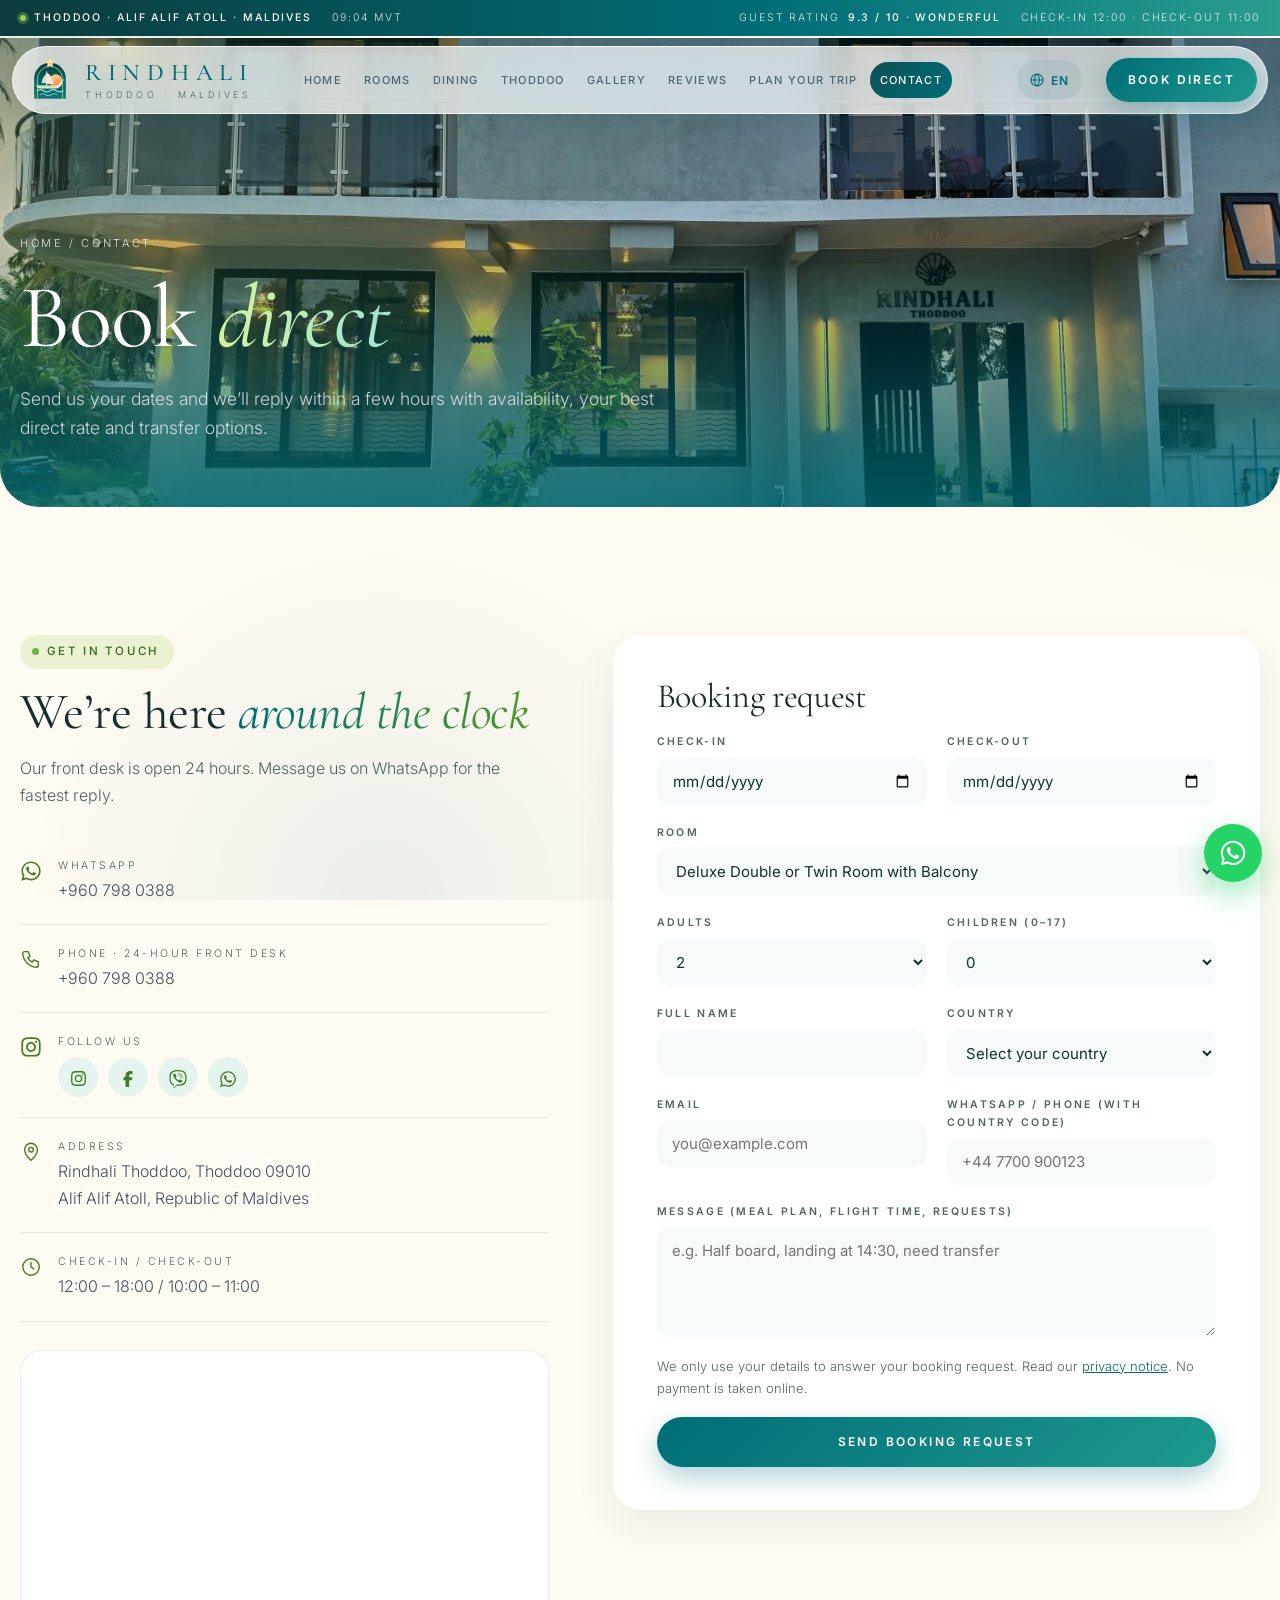
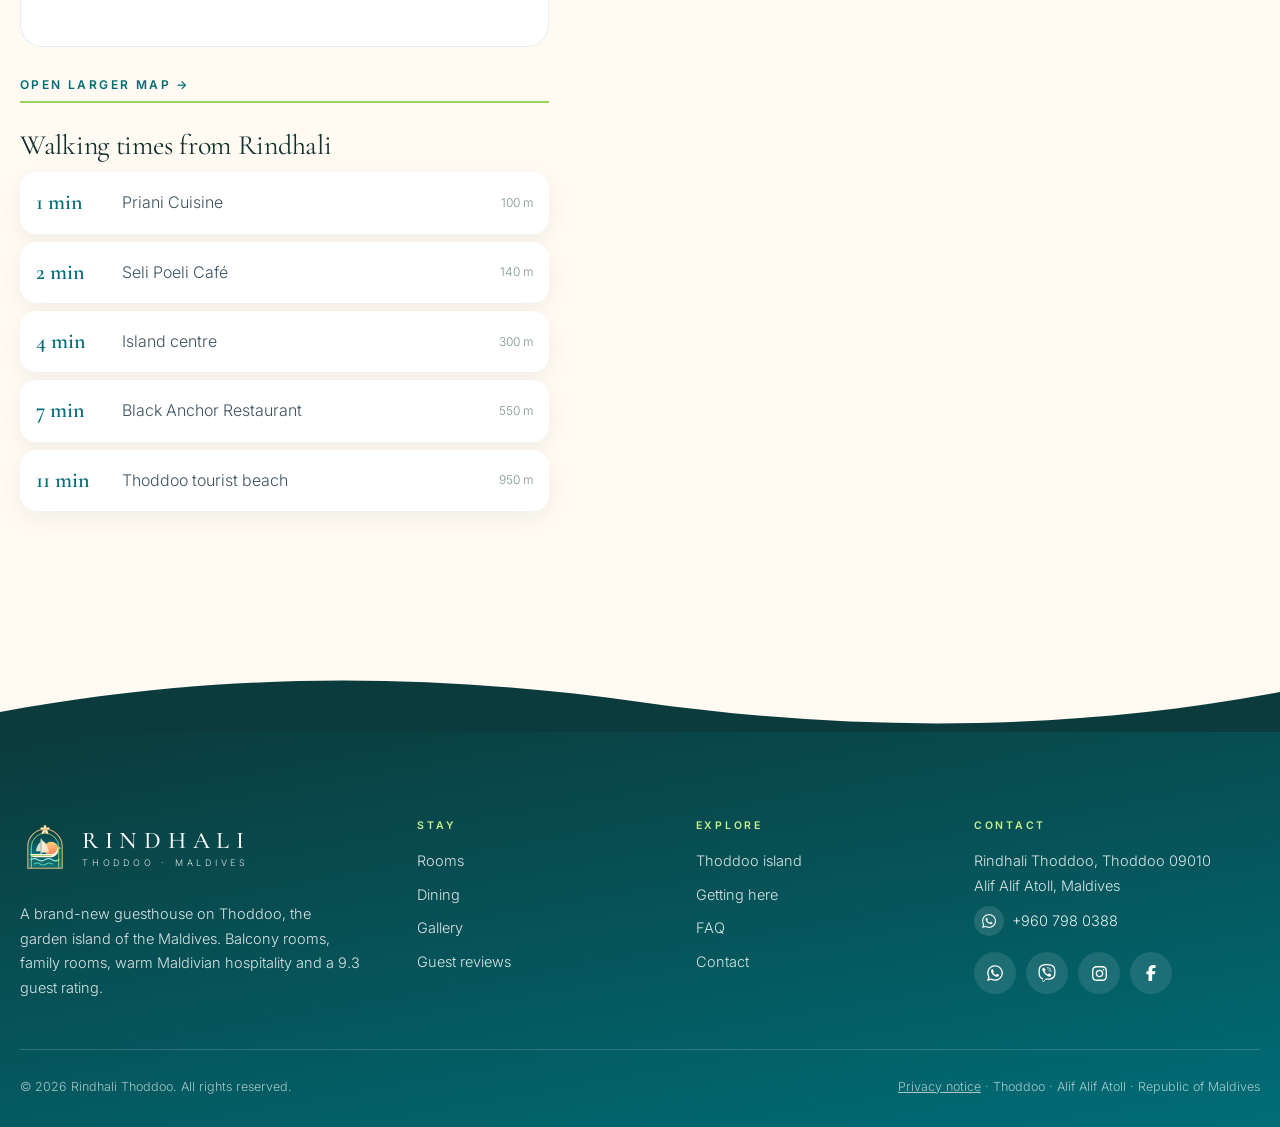
==== commit 18311b3e: "Client revisions: name-sign photos, wide room hero, clean highlights band, footer logo and contacts," ====
--- a/contact.html
+++ b/contact.html
@@ -56,6 +56,7 @@
   
   <symbol id="i-wa" viewBox="0 0 448 512"><path fill="currentColor" d="M380.9 97.1C339 55.1 283.2 32 223.9 32c-122.4 0-222 99.6-222 222 0 39.1 10.2 77.3 29.6 111L0 480l117.7-30.9c32.4 17.7 68.9 27 106.1 27h.1c122.3 0 224.1-99.6 224.1-222 0-59.3-25.2-115-67.1-157zm-157 341.6c-33.2 0-65.7-8.9-94-25.7l-6.7-4-69.8 18.3L72 359.2l-4.4-7c-18.5-29.4-28.2-63.3-28.2-98.2 0-101.7 82.8-184.5 184.6-184.5 49.3 0 95.6 19.2 130.4 54.1 34.8 34.9 56.2 81.2 56.1 130.5 0 101.8-84.9 184.6-186.6 184.6zm101.2-138.2c-5.5-2.8-32.8-16.2-37.9-18-5.1-1.9-8.8-2.8-12.5 2.8-3.7 5.6-14.3 18-17.6 21.8-3.2 3.7-6.5 4.2-12 1.4-32.6-16.3-54-29.1-75.5-66-5.7-9.8 5.7-9.1 16.3-30.3 1.8-3.7.9-6.9-.5-9.7-1.4-2.8-12.5-30.1-17.1-41.2-4.5-10.8-9.1-9.3-12.5-9.5-3.2-.2-6.9-.2-10.6-.2-3.7 0-9.7 1.4-14.8 6.9-5.1 5.6-19.4 19-19.4 46.3 0 27.3 19.9 53.7 22.6 57.4 2.8 3.7 39.1 59.7 94.8 83.8 35.2 15.2 49 16.5 66.6 13.9 10.7-1.6 32.8-13.4 37.4-26.4 4.6-13 4.6-24.1 3.2-26.4-1.3-2.5-5-3.9-10.5-6.6z"/></symbol>
   <symbol id="i-ig" viewBox="0 0 448 512"><path fill="currentColor" d="M224.1 141c-63.6 0-114.9 51.3-114.9 114.9s51.3 114.9 114.9 114.9S339 319.5 339 255.9 287.7 141 224.1 141zm0 189.6c-41.1 0-74.7-33.5-74.7-74.7s33.5-74.7 74.7-74.7 74.7 33.5 74.7 74.7-33.6 74.7-74.7 74.7zm146.4-194.3c0 14.9-12 26.8-26.8 26.8-14.9 0-26.8-12-26.8-26.8s12-26.8 26.8-26.8 26.8 12 26.8 26.8zm76.1 27.2c-1.7-35.9-9.9-67.7-36.2-93.9-26.2-26.2-58-34.4-93.9-36.2-37-2.1-147.9-2.1-184.9 0-35.8 1.7-67.6 9.9-93.9 36.1s-34.4 58-36.2 93.9c-2.1 37-2.1 147.9 0 184.9 1.7 35.9 9.9 67.7 36.2 93.9s58 34.4 93.9 36.2c37 2.1 147.9 2.1 184.9 0 35.9-1.7 67.7-9.9 93.9-36.2 26.2-26.2 34.4-58 36.2-93.9 2.1-37 2.1-147.8 0-184.8zM398.8 388c-7.8 19.6-22.9 34.7-42.6 42.6-29.5 11.7-99.5 9-132.1 9s-102.7 2.6-132.1-9c-19.6-7.8-34.7-22.9-42.6-42.6-11.7-29.5-9-99.5-9-132.1s-2.6-102.7 9-132.1c7.8-19.6 22.9-34.7 42.6-42.6 29.5-11.7 99.5-9 132.1-9s102.7-2.6 132.1 9c19.6 7.8 34.7 22.9 42.6 42.6 11.7 29.5 9 99.5 9 132.1s2.7 102.7-9 132.1z"/></symbol>
+  <symbol id="i-viber" viewBox="0 0 512 512"><path fill="currentColor" d="M444 49.9C431.3 38.2 379.9.9 265.3.4c0 0-135.1-8.1-200.9 52.3C27.8 89.3 14.9 143 13.5 209.5c-1.4 66.5-3.1 191.1 117 224.9h.1l-.1 51.6s-.8 20.9 13 25.1c16.6 5.2 26.4-10.7 42.3-27.8 8.7-9.4 20.7-23.2 29.8-33.7 82.2 6.9 145.3-8.9 152.5-11.2 16.6-5.4 110.5-17.4 125.7-142 15.8-128.6-7.6-209.8-49.8-246.5zM457.9 287c-12.9 104-89 110.6-103 115.1-6 1.9-61.5 15.7-131.2 11.2 0 0-52 62.7-68.2 79-5.3 5.3-11.1 4.8-11-5.7 0-6.9.4-85.7.4-85.7-.1 0-.1 0 0 0-101.8-28.2-95.8-134.3-94.7-189.8 1.1-55.5 11.6-101 42.6-131.6 55.7-50.5 170.4-43 170.4-43 96.9.4 143.3 29.6 154.1 39.4 35.7 30.6 53.9 103.8 40.6 211.1zm-139-80.8c.4 8.6-12.5 9.2-12.9.6-1.1-22-11.4-32.7-32.6-33.9-8.6-.5-7.8-13.4.7-12.9 27.9 1.5 43.4 17.5 44.8 46.2zm20.3 11.3c1-42.4-25.5-75.6-75.8-79.3-8.5-.6-7.6-13.5.9-12.9 58 4.2 88.9 44.1 87.8 92.5-.1 8.6-13.1 8.2-12.9-.3zm47 13.4c.1 8.6-12.9 8.7-12.9.1-.6-81.5-54.9-125.9-120.8-126.4-8.5-.1-8.5-12.9 0-12.9 73.7.5 133 51.4 133.7 139.2zM374.9 329v.2c-10.8 19-31 40-51.8 33.3l-.2-.3c-21.1-5.9-70.8-31.5-102.2-56.5-16.2-12.8-31-27.9-42.4-42.4-10.3-12.9-20.7-28.2-30.8-46.6-21.3-38.5-26-55.7-26-55.7-6.7-20.8 14.2-41 33.3-51.8h.2c9.2-4.8 18-3.2 23.9 3.9 0 0 12.4 14.8 17.7 22.1 5 6.8 11.7 17.7 15.2 23.8 6.1 10.9 2.3 22-3.7 26.6l-12 9.6c-6.1 4.9-5.3 14-5.3 14s17.8 67.3 84.3 84.3c0 0 9.1.8 14-5.3l9.6-12c4.6-6 15.7-9.8 26.6-3.7 14.7 8.3 33.4 21.2 45.8 32.9 7 5.7 8.6 14.4 3.8 23.6z"/></symbol>
   <symbol id="i-fb" viewBox="0 0 320 512"><path fill="currentColor" d="M80 299.3V512H196V299.3h86.5l18-97.8H196V166.9c0-51.7 20.3-71.5 72.7-71.5c16.3 0 29.4 .4 37 1.2V7.9C291.4 4 256.4 0 236.2 0C129.3 0 80 50.5 80 159.4v42.1H14v97.8H80z"/></symbol>
   <symbol id="i-mail" viewBox="0 0 24 24"><g fill="none" stroke="currentColor" stroke-width="1.5" stroke-linecap="round" stroke-linejoin="round"><rect x="3" y="5" width="18" height="14" rx="2"/><path d="M3 7l9 6 9-6"/></g></symbol>
   <symbol id="i-pin" viewBox="0 0 24 24"><g fill="none" stroke="currentColor" stroke-width="1.5" stroke-linejoin="round"><path d="M12 21s-7-6.2-7-11.5A7 7 0 0 1 19 9.5C19 14.8 12 21 12 21z"/><circle cx="12" cy="9.5" r="2.5"/></g></symbol>
@@ -140,6 +141,12 @@
         <li><svg width="22" height="22" aria-hidden="true"><use href="#i-wa"/></svg><div><small>WhatsApp</small><a data-link="whatsapp" data-text="phone" href="#book" target="_blank" rel="noopener"></a></div></li>
         <li><svg width="22" height="22" aria-hidden="true"><use href="#i-phone"/></svg><div><small>Phone · 24-hour front desk</small><a data-link="phone" data-text="phone" href="#book"></a></div></li>
         <li><svg width="22" height="22" aria-hidden="true"><use href="#i-mail"/></svg><div><small>Email</small><a data-link="email" data-text="email" href="#book"></a></div></li>
+        <li><svg width="22" height="22" aria-hidden="true"><use href="#i-ig"/></svg><div><small>Follow us</small><div class="soc">
+          <a data-link="instagram" href="#book" target="_blank" rel="noopener" aria-label="Instagram"><svg width="17" height="17" aria-hidden="true"><use href="#i-ig"/></svg></a>
+          <a data-link="facebook" href="#book" target="_blank" rel="noopener" aria-label="Facebook"><svg width="16" height="16" aria-hidden="true"><use href="#i-fb"/></svg></a>
+          <a data-link="viber" href="#book" aria-label="Viber"><svg width="18" height="18" aria-hidden="true"><use href="#i-viber"/></svg></a>
+          <a data-link="whatsapp" href="#book" target="_blank" rel="noopener" aria-label="WhatsApp"><svg width="18" height="18" aria-hidden="true"><use href="#i-wa"/></svg></a>
+        </div></div></li>
         <li><svg width="22" height="22" aria-hidden="true"><use href="#i-pin"/></svg><div><small>Address</small>Rindhali Thoddoo, Thoddoo 09010<br>Alif Alif Atoll, Republic of Maldives</div></li>
         <li><svg width="22" height="22" aria-hidden="true"><use href="#i-clock"/></svg><div><small>Check-in / Check-out</small>12:00 – 18:00 / 10:00 – 11:00</div></li>
       </ul>
@@ -183,30 +190,30 @@
   <div class="wrap">
     <div class="ft">
       <div>
-        <div class="ft-brand"><img class="seal" src="logo-seal.svg" width="104" height="104" alt="Rindhali Thoddoo seal" loading="lazy"><a class="logo" href="index.html" aria-label="Rindhali Thoddoo, home"><span class="logo-t"><b>RINDHALI</b><small>THODDOO · MALDIVES</small></span></a></div>
+        <a class="logo ft-logo" href="index.html" aria-label="Rindhali Thoddoo, home"><svg class="logo-svg" aria-hidden="true"><use href="#logo"/></svg><span class="logo-t"><b>RINDHALI</b><small>THODDOO · MALDIVES</small></span></a>
         <p>A brand-new guesthouse on Thoddoo, the garden island of the Maldives. Balcony rooms, family rooms, warm Maldivian hospitality and a 9.3 guest rating.</p>
-        <div class="social">
+      </div>
+      <div>
+        <h4>Stay</h4>
+        <nav aria-label="Stay"><a href="rooms.html">Rooms</a><a href="dining.html">Dining</a><a href="gallery.html">Gallery</a><a href="reviews.html">Guest reviews</a></nav>
+      </div>
+      <div>
+        <h4>Explore</h4>
+        <nav aria-label="Explore"><a href="experiences.html">Thoddoo island</a><a href="plan.html">Getting here</a><a href="plan.html#faq">FAQ</a><a href="contact.html">Contact</a></nav>
+      </div>
+      <div>
+        <h4>Contact</h4>
+        <address class="ft-contact">
+          <span>Rindhali Thoddoo, Thoddoo 09010<br>Alif Alif Atoll, Maldives</span>
+          <span class="fc-line"><a class="fc-ico" data-link="whatsapp" href="contact.html" target="_blank" rel="noopener" aria-label="WhatsApp"><svg width="16" height="16" aria-hidden="true"><use href="#i-wa"/></svg></a><a class="fc-txt" data-link="phone" data-text="phone" href="contact.html"></a></span>
+          <span class="fc-line"><a class="fc-ico" data-link="email" href="contact.html" aria-label="Email"><svg width="16" height="16" aria-hidden="true"><use href="#i-mail"/></svg></a><a class="fc-txt" data-link="email" data-text="email" href="contact.html"></a></span>
+        </address>
+        <div class="social" aria-label="Follow us">
           <a data-link="whatsapp" href="contact.html" target="_blank" rel="noopener" aria-label="WhatsApp"><svg width="18" height="18" aria-hidden="true"><use href="#i-wa"/></svg></a>
+          <a data-link="viber" href="contact.html" aria-label="Viber"><svg width="18" height="18" aria-hidden="true"><use href="#i-viber"/></svg></a>
           <a data-link="instagram" href="contact.html" target="_blank" rel="noopener" aria-label="Instagram"><svg width="17" height="17" aria-hidden="true"><use href="#i-ig"/></svg></a>
           <a data-link="facebook" href="contact.html" target="_blank" rel="noopener" aria-label="Facebook"><svg width="16" height="16" aria-hidden="true"><use href="#i-fb"/></svg></a>
-          <a data-link="email" href="contact.html" aria-label="Email"><svg width="18" height="18" aria-hidden="true"><use href="#i-mail"/></svg></a>
         </div>
-      </div>
-      <div>
-        <h4>Stay</h4>
-        <nav aria-label="Stay"><a href="rooms.html">Rooms</a><a href="dining.html">Dining</a><a href="gallery.html">Gallery</a><a href="reviews.html">Guest reviews</a></nav>
-      </div>
-      <div>
-        <h4>Explore</h4>
-        <nav aria-label="Explore"><a href="experiences.html">Thoddoo island</a><a href="plan.html">Getting here</a><a href="plan.html#faq">FAQ</a><a href="contact.html">Contact</a></nav>
-      </div>
-      <div>
-        <h4>Contact</h4>
-        <address>
-          <span>Rindhali Thoddoo, Thoddoo 09010<br>Alif Alif Atoll, Maldives</span>
-          <a data-link="phone" data-text="phone" href="contact.html"></a>
-          <a data-link="email" data-text="email" href="contact.html"></a>
-        </address>
       </div>
     </div>
     <div class="fb"><span>© <span data-year>2026</span> Rindhali Thoddoo. All rights reserved.</span><span><a href="privacy.html">Privacy notice</a> · Thoddoo · Alif Alif Atoll · Republic of Maldives</span></div>
--- a/style.css
+++ b/style.css
@@ -808,4 +808,36 @@
   .nav a.on{color:#006D77;background:none}
   .nav .btn{display:flex;color:#fff;font-family:var(--body);font-size:12px;letter-spacing:.16em;margin-top:16px;min-height:50px}
   body:has(.site-h.open) .mbar{display:none}
-}+}
+/* ===== Client revision: highlights band, full score, footer contacts ===== */
+.highlights{background:linear-gradient(90deg,#0B3B3C,#006D77);color:#fff;position:relative;z-index:3}
+.highlights ul{list-style:none;margin:0 auto;padding-block:22px;display:grid;grid-template-columns:repeat(6,minmax(0,1fr));gap:0}
+.highlights li{display:flex;align-items:center;justify-content:center;gap:10px;padding:6px 12px;font-size:14px;line-height:1.3;text-align:left}
+.highlights li+li{border-left:1px solid rgba(255,255,255,.18)}
+.highlights svg{flex-shrink:0;color:#B8E37A}
+.highlights b{font-weight:500;letter-spacing:.01em}
+@media (max-width:1100px){.highlights ul{grid-template-columns:repeat(3,minmax(0,1fr));row-gap:10px}.highlights li:nth-child(4){border-left:0}}
+@media (max-width:560px){.highlights ul{grid-template-columns:repeat(2,minmax(0,1fr))}.highlights li{justify-content:flex-start;padding:8px 6px;font-size:13px}.highlights li+li{border-left:0}}
+[dir=rtl] .highlights li{text-align:right}
+[dir=rtl] .highlights li+li{border-left:0;border-right:1px solid rgba(255,255,255,.18)}
+
+/* big 9.3 score: never clipped */
+.bigscore b{line-height:1.05;padding:.04em .06em .12em;display:inline-block;overflow:visible}
+
+/* footer: same logo as header, contact lines with inline icons, social row */
+.ft-logo{display:inline-flex;align-items:center;gap:12px}
+.site-f .ft-logo .logo-svg{width:50px;height:56px}
+.ft-contact{display:grid;gap:10px}
+.fc-line{display:inline-flex;align-items:center;gap:8px}
+.fc-ico{display:inline-flex;align-items:center;justify-content:center;width:30px;height:30px;border-radius:50%;background:rgba(255,255,255,.12);color:#fff;flex-shrink:0;text-decoration:none}
+.fc-ico:hover{background:#9BD35A;color:#0B3B3C}
+.fc-txt,.ft-contact a{text-decoration:none!important;color:rgba(255,255,255,.9)}
+.fc-txt:hover{color:#C8F08F}
+.site-f .social{margin-top:16px}
+.site-f .social a{text-decoration:none}
+
+/* contact page social row */
+.clist .soc{display:flex;gap:10px;margin-top:6px}
+.clist .soc a{width:40px;height:40px;border-radius:50%;display:inline-flex;align-items:center;justify-content:center;background:#E6F4EF;color:#006D77;text-decoration:none}
+.clist .soc a:hover{background:#006D77;color:#fff}
+.clist a{text-decoration:none}
